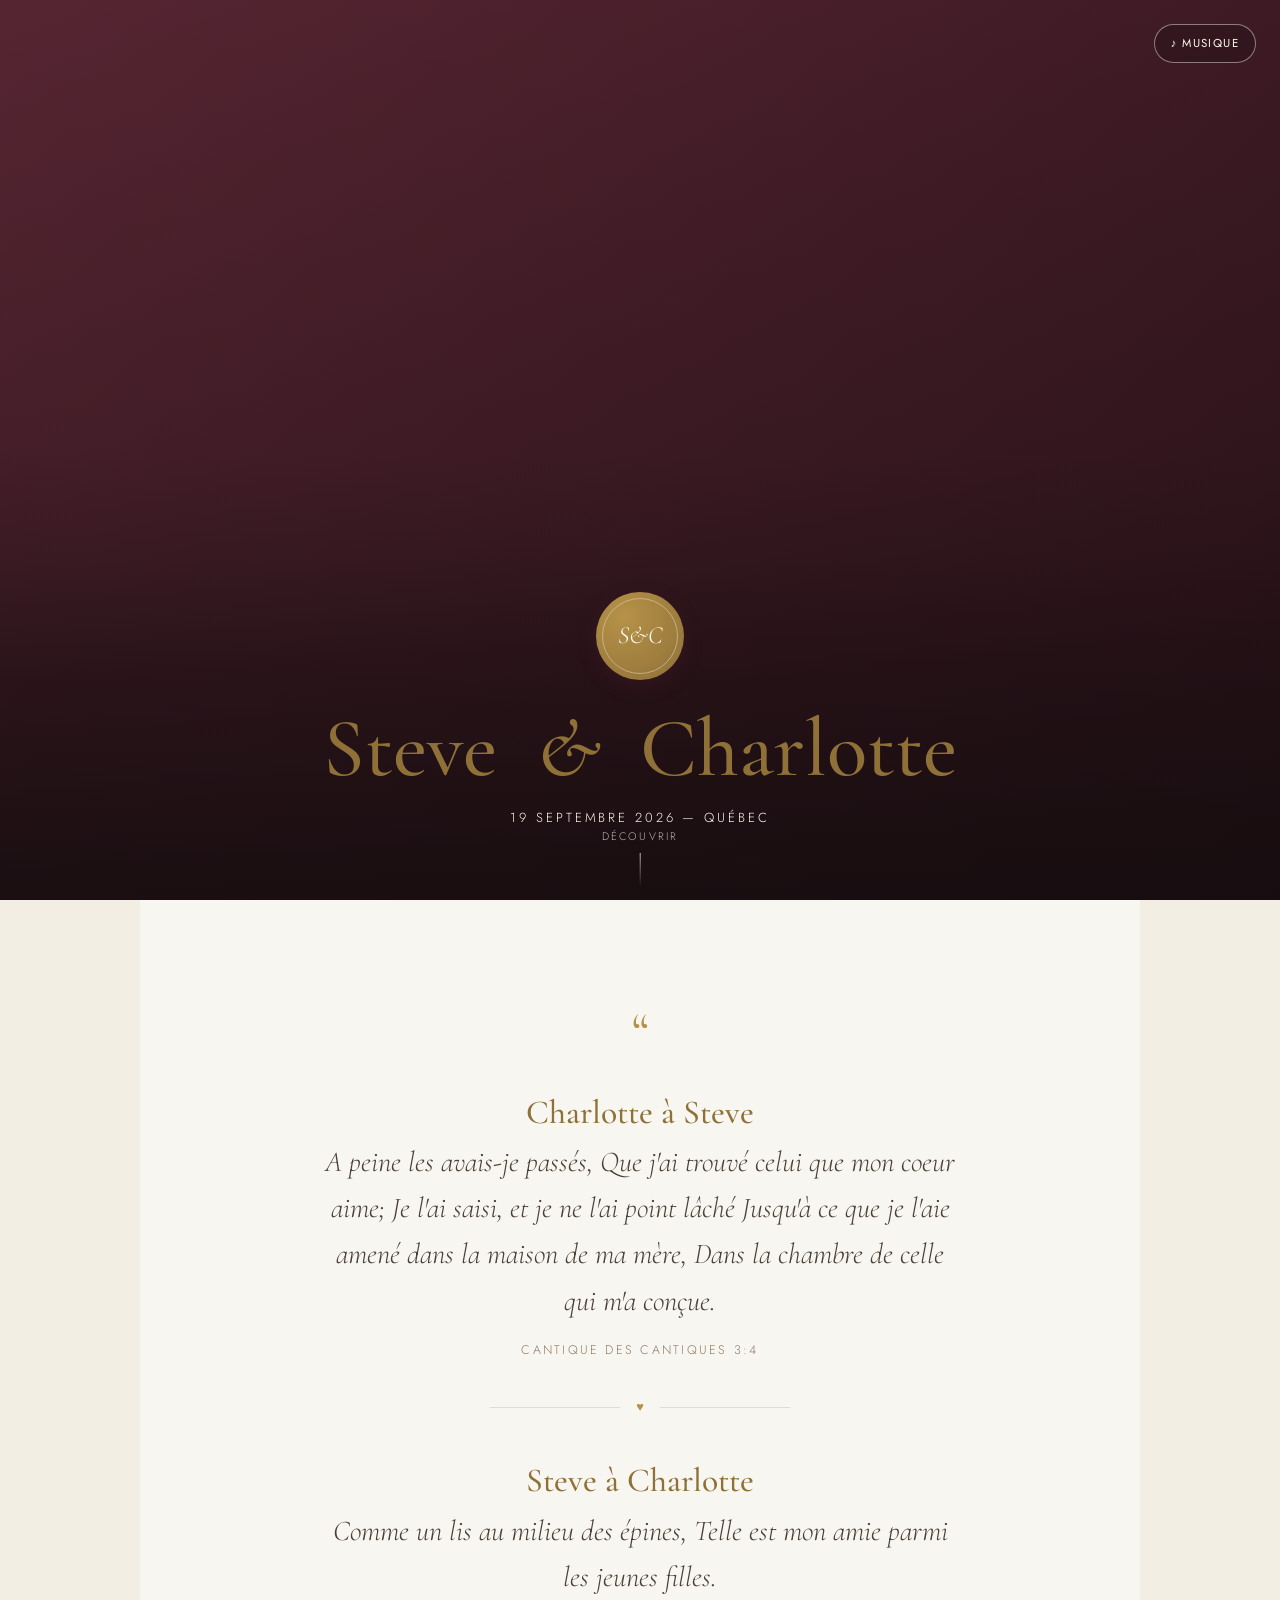
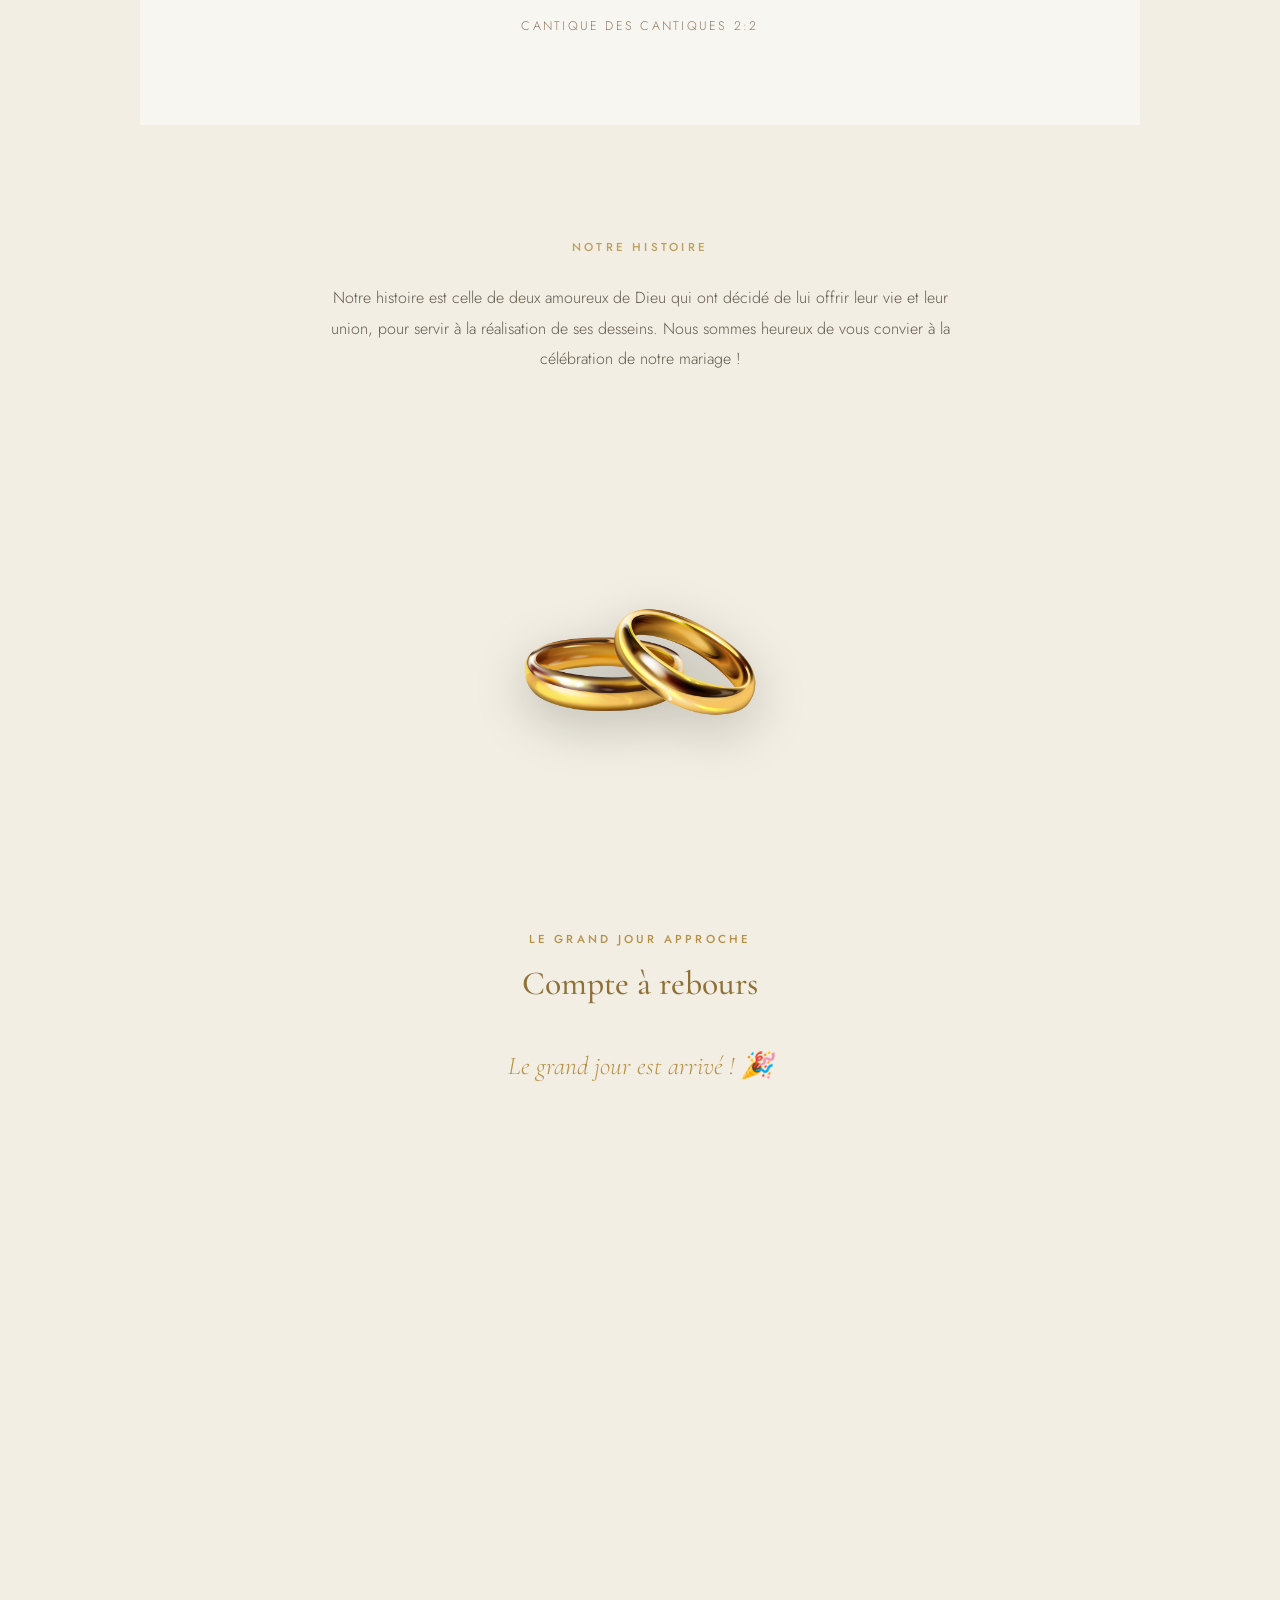
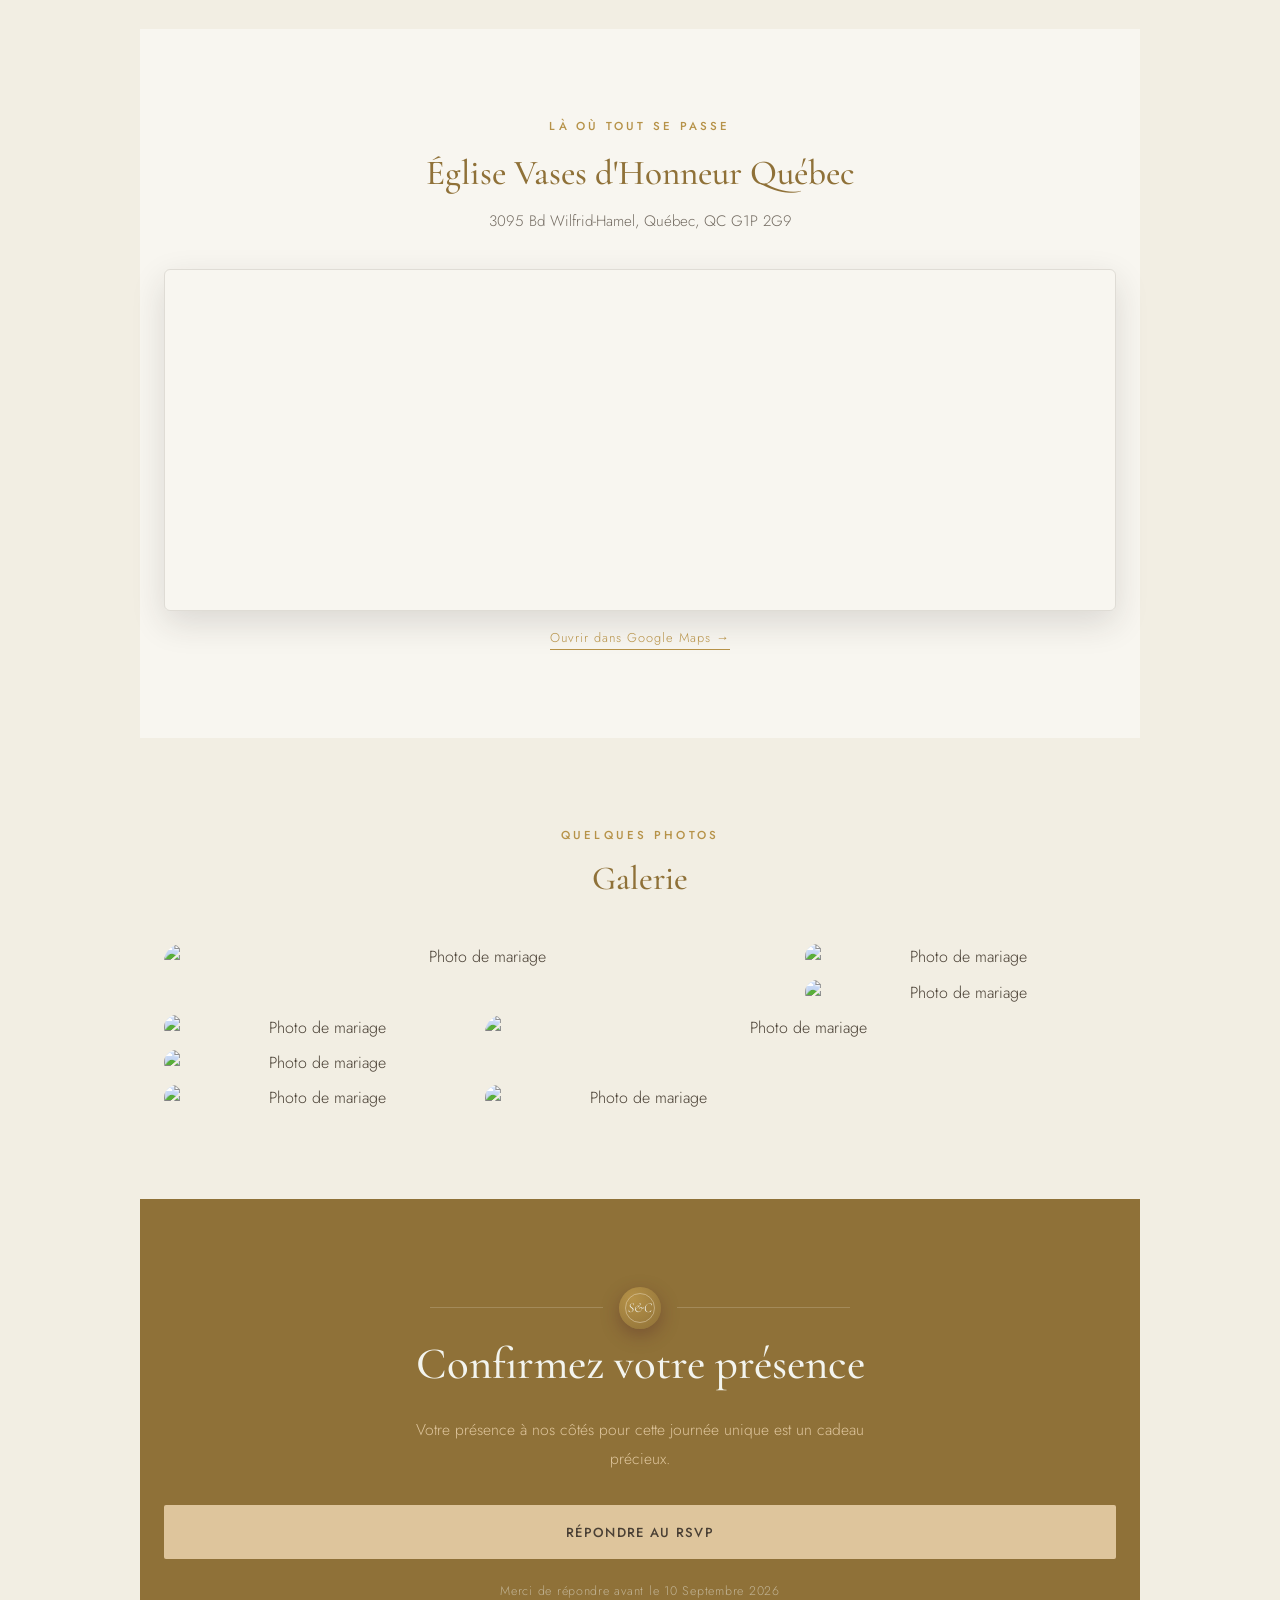
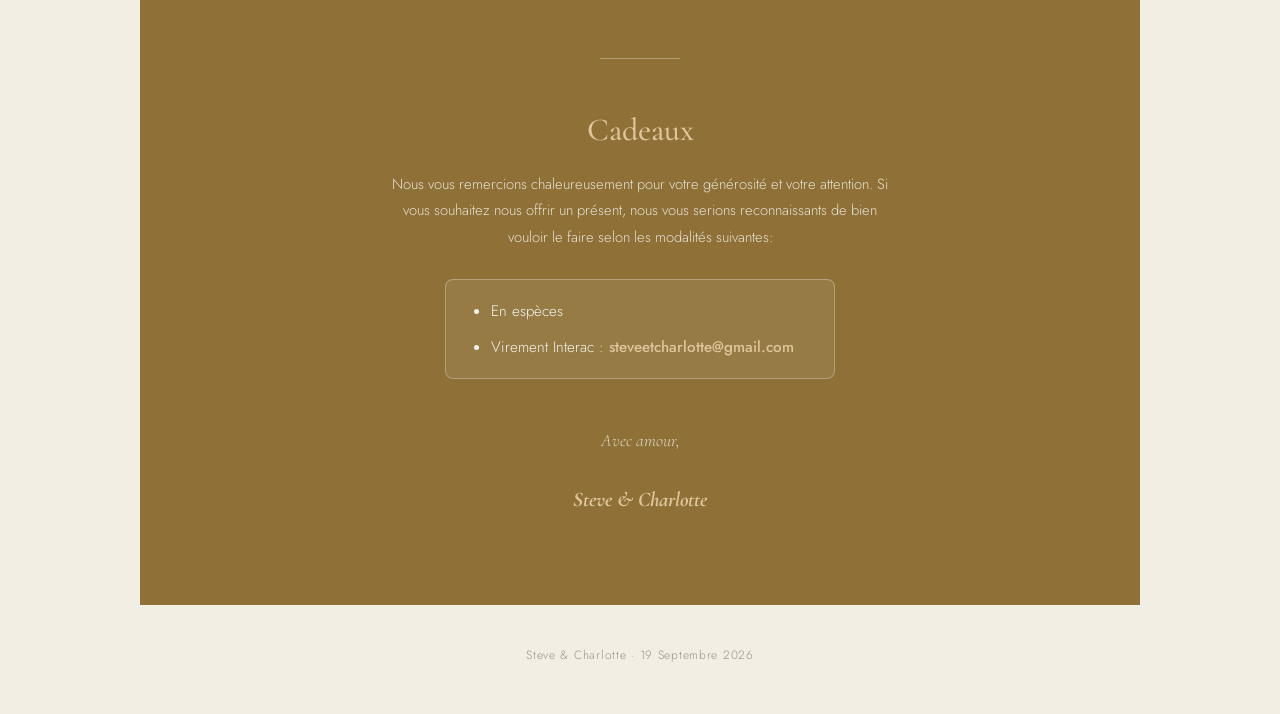
==== index.html @ 0406fe17 "presquefini" ====
<!DOCTYPE html>
<html lang="fr">
<head>

  <meta charset="UTF-8">

  <meta name="viewport" content="width=device-width, initial-scale=1.0">

  <title>Steve & Charlotte</title>

  <meta
    name="description"
    content="Invitation au mariage de Steve & Charlotte — 19 Septembre 2026 à Québec."
  >

  <!-- ================= APERÇU DU LIEN ================= -->

<meta
  property="og:title"
  content="Steve & Charlotte"
>

<meta
  property="og:description"
  content="Nous avons le plaisir de vous inviter à célébrer notre mariage."
>

<meta
  property="og:type"
  content="website"
>

<meta
  property="og:url"
  content="https://stevexcharlotte.netlify.app/"
>

<meta
  property="og:site_name"
  content="Steve & Charlotte"
>

<meta
  property="og:image"
  content="https://stevexcharlotte.netlify.app/assets/images/hero1.png"
>

<meta
  property="og:image:width"
  content="1200"
>

<meta
  property="og:image:height"
  content="630"
>

<meta
  name="twitter:card"
  content="summary_large_image"
>

<meta
  name="twitter:title"
  content="Steve & Charlotte"
>

<meta
  name="twitter:description"
  content="Nous avons le plaisir de vous inviter à célébrer notre mariage."
>

<meta
  name="twitter:image"
  content="https://stevexcharlotte.netlify.app/assets/images/hero1.png"
>
  <!-- ================= POLICES ================= -->

  <link
    rel="preconnect"
    href="https://fonts.googleapis.com"
  >

  <link
    href="https://fonts.googleapis.com/css2?family=Cormorant+Garamond:ital,wght@0,400;0,500;0,600;1,400;1,500&family=Jost:wght@300;400;500;600&display=swap"
    rel="stylesheet"
  >

  <!-- ================= CSS ================= -->

  <link
    rel="stylesheet"
    href="css/variables.css"
  >

  <link
    rel="stylesheet"
    href="css/style.css"
  >

  <link
    rel="stylesheet"
    href="css/responsive.css"
  >

</head>


<body>


<!-- ================= HERO ================= -->

<section class="hero" id="hero">

  <button class="music-button" id="musicButton" type="button">
    ♪ Musique
  </button>

  <audio id="weddingMusic" loop preload="auto">
    <source src="assets/music/mariage.mp3" type="audio/mpeg">
  </audio>

  <img 
    class="hero-photo" 
    id="heroPhoto" 
    alt=""
    onerror="this.style.display='none'; document.getElementById('heroFallback').style.display='block';"
  >

  <div class="hero-photo-fallback" id="heroFallback" style="display:none;"></div>

  <div class="hero-scrim"></div>


  <div class="hero-content">

    <div class="seal">
      <span class="seal-initials" id="sealInitials">
        S&amp;C
      </span>
    </div>


    <h1 class="hero-names" id="heroNames">
      Steve <span class="amp">&amp;</span> Charlotte
    </h1>


    <p class="hero-date" id="heroDate">
      19 Septembre 2026 — Québec
    </p>


  </div>


  <div class="hero-scroll">
    Découvrir
  </div>


</section>


<!-- ================= VERSET ================= -->

<section class="section verse-section reveal" id="verset">

  <div class="verse-mark">&#8220;</div>

  <h2 style="margin-top:0.5rem; font-size:clamp(1.6rem,4vw,2.1rem);">
    Charlotte à Steve
  </h2>

  <p class="verse-text" id="verseText">
    A peine les avais-je passés, Que j'ai trouvé celui que mon coeur aime; Je l'ai saisi, et je ne l'ai 
    point lâché Jusqu'à ce que je l'aie amené dans la maison de ma mère, Dans la chambre de celle qui m'a conçue.
  </p>

  <p class="verse-ref" id="verseRef">
    Cantique des Cantiques 3:4
  </p>


  <div class="verse-divider">
    <span></span>
    <div class="verse-heart">♥</div>
    <span></span>
  </div>


  <h2 style="margin-top:0.5rem; font-size:clamp(1.6rem,4vw,2.1rem);">
    Steve à Charlotte
  </h2>

  <p class="verse-text verse-text-2" id="verseText2">
    Comme un lis au milieu des épines, Telle est mon amie parmi les jeunes filles.
  </p>

  <p class="verse-ref" id="verseRef2">
    Cantique des Cantiques 2:2
  </p>

</section>





<!-- ================= HISTOIRE ================= -->


<section class="section story-section reveal">


  <p class="eyebrow">
    Notre histoire
  </p>


  <p>

    Notre histoire est celle de deux amoureux de Dieu 
    qui ont décidé de lui offrir leur vie et leur union, 
    pour servir à la réalisation de ses desseins. 

    Nous sommes heureux de vous convier à la célébration de notre mariage !

  </p>


</section>





<!-- ================= RINGS ================= -->


<section class="section rings-section reveal">


  <img 
    src="assets/images/rings.png" 
    alt="Alliances de mariage"
    class="rings-image"
  >


</section>






<!-- ================= COUNTDOWN ================= -->


<section class="section countdown-section reveal" id="compte-a-rebours">


  <p class="eyebrow">
    Le grand jour approche
  </p>


  <h2 style="margin-top:0.5rem; font-size:clamp(1.6rem,4vw,2.1rem);">
    Compte à rebours
  </h2>



  <div class="countdown-grid" id="countdownGrid">


    <div class="countdown-unit">
      <div class="countdown-number" id="cd-jours">
        00
      </div>
      <div class="countdown-label">
        Jours
      </div>
    </div>



    <div class="countdown-unit">
      <div class="countdown-number" id="cd-heures">
        00
      </div>
      <div class="countdown-label">
        Heures
      </div>
    </div>



    <div class="countdown-unit">
      <div class="countdown-number" id="cd-min">
        00
      </div>
      <div class="countdown-label">
        Minutes
      </div>
    </div>



    <div class="countdown-unit">
      <div class="countdown-number" id="cd-sec">
        00
      </div>
      <div class="countdown-label">
        Secondes
      </div>
    </div>


  </div>


</section>







<!-- ================= PROGRAMME ================= -->


<section class="section program-section reveal">


  <p class="eyebrow">
    Programme
  </p>


  <h2>
    La cérémonie
  </h2>


  <div class="program-item">

    <h3>
      12h30
    </h3>


    <p>
      Célébration de notre union
    </p>


  </div>


</section>







<!-- ================= LOCATION ================= -->


<section class="section location-section reveal" id="lieu">


  <p class="eyebrow">
    Là où tout se passe
  </p>


  <h2 class="location-name" id="locationName">
    Église Vases d'Honneur Québec
  </h2>



  <p class="location-address" id="locationAddress">
    3095 Bd Wilfrid-Hamel, Québec, QC G1P 2G9
  </p>



  <div class="map-frame">

    <iframe 
      id="mapEmbed"
      loading="lazy"
      referrerpolicy="no-referrer-when-downgrade"
      allowfullscreen>
    </iframe>


  </div>



  <a 
    class="map-link" 
    id="mapLink"
    target="_blank"
    rel="noopener">

    Ouvrir dans Google Maps →

  </a>



</section>







<!-- ================= GALLERY ================= -->


<section class="section gallery-section reveal" id="galerie">


  <p class="eyebrow">
    Quelques Photos
  </p>


  <h2 style="margin-top:0.5rem; font-size:clamp(1.6rem,4vw,2.1rem);">
    Galerie
  </h2>


  <div class="gallery-grid" id="galleryGrid"></div>


</section>







<section class="section rsvp-section reveal" id="rsvp">

  <div class="divider">

    <div class="line"></div>

    <div class="seal">
      <span class="seal-initials" id="sealInitials2">
        S&amp;C
      </span>
    </div>

    <div class="line"></div>

  </div>


  <h2>Confirmez votre présence</h2>

  <p class="rsvp-sub">
    Votre présence à nos côtés pour cette journée unique
    est un cadeau précieux.
  </p>


  <a
    class="rsvp-btn"
    id="rsvpBtn"
    href="rsvp.html"
  >
    Répondre au RSVP
  </a>


  <p class="rsvp-deadline" id="rsvpDeadline">
    Merci de répondre avant le 10 Septembre 2026
  </p>


  <div class="gift-divider"></div>


  <div class="gift-message">

    <h3>Cadeaux</h3>

    <p>
      Nous vous remercions chaleureusement pour votre générosité et votre attention.
      Si vous souhaitez nous offrir un présent, nous vous serions reconnaissants de bien vouloir le faire selon les modalités suivantes:

    </p>

    <div class="interac-box">

    <ul class="gift-options">

      <li>
        En espèces
      </li>

      <li>
        Virement Interac : <strong>steveetcharlotte@gmail.com</strong>
      </li>

    </ul>

</div>

  </div>


  <p class="rsvp-thanks">
    Avec amour,<br><br>
    <strong>Steve &amp; Charlotte</strong>
  </p>

</section>

<!-- ================= FOOTER ================= -->


<footer id="footerText">

  Steve &amp; Charlotte · 19 Septembre 2026

</footer>



<script src="js/config.js"></script>

<script src="js/script.js"></script>

</body>

</html>
---- css/variables.css ----
:root{
--ivoire:#F2EEE3;
--blanc-ivoire:#F3F4EE;
--carte:#F8F6F0;
--champagne:#DEC59C;
--or:#B69248;
--or-fonce:#8F7138;
--beige:#E2D2B9;
--encre:#4A4035;
--encre-clair:#8F7B68;
--ligne:rgba(74,64,53,.14);
}
---- css/style.css ----
/* ==================================================
   VARIABLES DE BASE
================================================== */

* {
  box-sizing: border-box;
  margin: 0;
  padding: 0;
}

html {
  scroll-behavior: smooth;
}

body {
  background: var(--ivoire);
  color: var(--encre);
  font-family: 'Jost', sans-serif;
  font-weight: 300;
  line-height: 1.6;
  overflow-x: hidden;
}

h1,
h2,
h3,
.display {
  font-family: 'Cormorant Garamond', serif;
  font-weight: 500;
  color: var(--or-fonce);
}

.eyebrow {
  font-family: 'Jost', sans-serif;
  font-size: .72rem;
  letter-spacing: .28em;
  text-transform: uppercase;
  color: var(--or);
  font-weight: 500;
}

a {
  color: inherit;
  text-decoration: none;
}

img {
  max-width: 100%;
  display: block;
}

/* ==================================================
   SECTIONS GENERALES
================================================== */

.section {
  padding: 5.5rem 1.5rem;
  max-width: 1000px;
  margin: 0 auto;
  text-align: center;
}

/* ==================================================
   SCROLL REVEAL
================================================== */

.reveal {
  opacity: 0;
  transform: translateY(40px);
  transition: opacity .8s ease, transform .8s ease;
}

.reveal.active {
  opacity: 1;
  transform: translateY(0);
}

/* ==================================================
   SEAL / MONOGRAMME
================================================== */

.seal {
  width: 88px;
  height: 88px;
  border-radius: 50%;
  background: radial-gradient(
    circle at 32% 28%,
    var(--or),
    var(--or-fonce)
  );
  display: flex;
  align-items: center;
  justify-content: center;
  position: relative;
  box-shadow: 0 6px 18px rgba(78,28,40,.35);
}

.seal::before {
  content: '';
  position: absolute;
  inset: 6px;
  border-radius: 50%;
  border: 1px solid rgba(228,211,180,.55);
}

.seal-initials {
  font-family: 'Cormorant Garamond', serif;
  font-style: italic;
  color: var(--or-clair);
  font-size: 1.55rem;
}

/* ==================================================
   HERO
================================================== */

.hero {
  position: relative;
  min-height: 100svh;
  display: flex;
  align-items: flex-end;
  justify-content: center;
  background: #ffffff;
  overflow: hidden;
}

.hero-photo {
  position: absolute;
  inset: 0;
  width: 100%;
  height: 100%;
  object-fit: cover;
  opacity: .82;
  animation: heroZoom 12s ease-out forwards;
}

.hero-photo-fallback {
  position: absolute;
  inset: 0;
  background:
    linear-gradient(
      rgba(20,12,14,.35),
      rgba(20,12,14,.55)
    ),
    linear-gradient(
      135deg,
      #7a3346,
      #3a1620
    );
}

.hero-scrim {
  position: absolute;
  inset: 0;
  background:
    linear-gradient(
      180deg,
      transparent 50%,
      rgba(20,12,14,.15) 62%,
      rgba(20,12,14,.45) 75%,
      rgba(20,12,14,.82) 100%
    );
}
.hero-content {
  position: relative;
  z-index: 2;
  color: #FDF8F0;
  padding: 3.5rem 1.5rem 4.5rem;
  text-align: center;
  width: 100%;
}

.hero .seal {
  margin: 0 auto 1.6rem;
}

.hero-names {
  font-size: clamp(2.6rem,8vw,5.2rem);
  line-height: 1.05;
}

.hero-names .amp {
  display: inline-block;
  font-style: italic;
  color: var(--or-clair);
  padding: 0 .25em;
}

.hero-date {
  margin-top: .9rem;
  font-size: .82rem;
  letter-spacing: .22em;
  text-transform: uppercase;
  color: var(--or-clair);
}

.hero-scroll {
  position: absolute;
  bottom: .8rem;
  left: 50%;
  transform: translateX(-50%);
  z-index: 2;
  color: rgba(253,248,240,.7);
  font-size: .68rem;
  letter-spacing: .2em;
  text-transform: uppercase;
  display: flex;
  flex-direction: column;
  align-items: center;
  gap: .5rem;
}

.hero-scroll::after {
  content: '';
  width: 1px;
  height: 34px;
  background: linear-gradient(
    rgba(253,248,240,.75),
    transparent
  );
  animation: scrollpulse 2s infinite;
}

@keyframes scrollpulse {
  0%,
  100% {
    opacity: .3;
  }

  50% {
    opacity: 1;
  }
}

/* ==================================================
   VERSET
================================================== */

.verse-section {
  background: var(--carte);
}

.verse-mark {
  font-family: 'Cormorant Garamond', serif;
  font-size: 3.5rem;
  color: var(--or);
}

.verse-text {
  font-family: 'Cormorant Garamond', serif;
  font-style: italic;
  font-size: clamp(1.3rem,3vw,1.8rem);
  max-width: 640px;
  margin: auto;
}

.verse-ref {
  margin-top: 1.1rem;
  font-size: .78rem;
  letter-spacing: .18em;
  text-transform: uppercase;
  color: var(--encre-clair);
}

/* ==================================================
   HISTOIRE
================================================== */

.story-section {
  background: var(--ivoire);
}

.story-section h2 {
  margin-top: .8rem;
  font-size: clamp(1.8rem,4vw,2.5rem);
}

.story-section p {
  max-width: 650px;
  margin: 1.5rem auto 0;
  line-height: 1.9;
  opacity: .85;
}

/* ==================================================
   ALLIANCES
================================================== */

.rings-section {
  padding: 50px 0 30px;
  display: flex;
  justify-content: center;
  align-items: center;
}

.rings-image {
  width: 300px;
  max-width: 60vw;
  animation: ringFloat 7s ease-in-out infinite;
  filter: drop-shadow(
    0 15px 25px rgba(0,0,0,.20)
  );
}

@keyframes ringFloat {
  0% {
    transform: translateY(0) rotate(-3deg);
  }

  50% {
    transform: translateY(-12px) rotate(3deg);
  }

  100% {
    transform: translateY(0) rotate(-3deg);
  }
}

/* ==================================================
   COMPTE A REBOURS
================================================== */

.countdown-section {
  background: var(--ivoire);
}

.countdown-grid {
  display: flex;
  justify-content: center;
  gap: clamp(.8rem,4vw,2.5rem);
  flex-wrap: wrap;
  margin-top: 2.2rem;
}

.countdown-unit {
  min-width: 78px;
  transition: .3s ease;
}

.countdown-unit:hover {
  transform: translateY(-6px);
}

.countdown-number {
  font-family: 'Cormorant Garamond', serif;
  font-size: clamp(2.3rem,6vw,3.6rem);
  color: var(--or);
  font-weight: 600;
}

.countdown-label {
  font-size: .66rem;
  letter-spacing: .16em;
  text-transform: uppercase;
  color: var(--encre-clair);
}

.countdown-done {
  font-family: 'Cormorant Garamond', serif;
  font-style: italic;
  font-size: 1.6rem;
  color: var(--or);
}

/* ==================================================
   PROGRAMME
================================================== */

.program-section {
  background: var(--carte);
}

.program-section h2 {
  margin-top: .8rem;
  font-size: clamp(1.8rem,4vw,2.5rem);
}

.program-item {
  margin-top: 2rem;
  padding: 2rem;
  border: 1px solid var(--ligne);
  border-radius: 12px;
  display: inline-block;
  min-width: 220px;
  transition: transform .4s ease, box-shadow .4s ease;
}

.program-item:hover {
  transform: translateY(-8px);
  box-shadow: 0 15px 30px rgba(43,38,32,.12);
}

.program-item h3 {
  color: var(--or);
  font-size: 2rem;
}

.program-item p {
  margin-top: .5rem;
  color: var(--encre-clair);
}

/* ==================================================
   LOCATION + MAP
================================================== */

.location-section {
  background: var(--carte);
}

.location-name {
  margin-top: .6rem;
  font-size: clamp(1.6rem,4vw,2.2rem);
}

.location-address {
  margin-top: .5rem;
  opacity: .75;
  font-size: .95rem;
}

.map-frame {
  margin-top: 2.2rem;
  border-radius: 6px;
  overflow: hidden;
  box-shadow: 0 12px 34px rgba(43,38,32,.14);
  border: 1px solid var(--ligne);
}

.map-frame iframe {
  width: 100%;
  height: 340px;
  border: 0;
  display: block;
}

.map-link {
  display: inline-block;
  margin-top: 1.1rem;
  font-size: .8rem;
  letter-spacing: .08em;
  color: var(--or);
  border-bottom: 1px solid var(--or);
}

/* ==================================================
   GALERIE
================================================== */

.gallery-section {
  background: var(--ivoire);
}

.gallery-grid {
  display: grid;
  grid-template-columns: repeat(3,1fr);
  gap: .6rem;
  margin-top: 2.4rem;
}

.gallery-grid a {
  overflow: hidden;
  border-radius: 18px;
  display: block;
}

.gallery-grid img {
  width: 100%;
  height: 100%;
  object-fit: cover;
  transition: transform .6s ease, filter .6s ease;
}

.gallery-grid a:hover img {
  transform: scale(1.08);
  filter: saturate(1.05);
}

.gallery-grid a:nth-child(4n+1) {
  grid-column: span 2;
  grid-row: span 2;
}

/* ==================================================
   MESSAGE DES MARIES
================================================== */

.message-section {
  background: var(--or-fonce);
  color: var(--ivoire);
}

.message-section h2 {
  color: var(--ivoire);
  margin-top: .8rem;
  font-size: clamp(1.8rem,4vw,2.5rem);
}

.message-section p {
  max-width: 650px;
  margin: 1.5rem auto 0;
  color: rgba(253,248,240,.8);
  line-height: 1.9;
}

.message-section .divider {
  margin-bottom: 2.5rem;
}

.message-section .divider .line {
  background: rgba(253,248,240,.25);
}

/* ==================================================
   DIVIDER
================================================== */

.divider {
  display: flex;
  align-items: center;
  justify-content: center;
  gap: 1rem;
  margin: auto;
  max-width: 420px;
}

.divider .line {
  flex: 1;
  height: 1px;
  background: var(--ligne);
}

.divider .seal {
  width: 42px;
  height: 42px;
}

.divider .seal-initials {
  font-size: .85rem;
}

/* ==================================================
   FOOTER
================================================== */

footer {
  text-align: center;
  padding: 2.6rem 1.5rem 3rem;
  background: var(--ivoire);
  font-size: .75rem;
  color: rgba(43,38,32,.45);
  letter-spacing: .06em;
}

/* ==================================================
   HERO ANIMATIONS
================================================== */

.hero-photo {
  animation: heroZoom 12s ease-out forwards;
  transform-origin: center center;
}

.hero-content>* {
  opacity: 0;
  transform: translateY(25px);
}

.hero-content .seal {
  animation: fadeUp .8s ease forwards;
}

.hero-content .hero-names {
  animation: fadeUp .8s ease forwards;
  animation-delay: .3s;
}

.hero-content .hero-date {
  animation: fadeUp .8s ease forwards;
  animation-delay: .6s;
}

.hero-scroll {
  opacity: 0;
  animation: fadeUpScroll .8s ease forwards;
  animation-delay: 1s;
}

@keyframes fadeUp {
  from {
    opacity: 0;
    transform: translateY(25px);
  }

  to {
    opacity: 1;
    transform: translateY(0);
  }
}

@keyframes fadeUpScroll {
  from {
    opacity: 0;
    transform: translate(-50%,25px);
  }

  to {
    opacity: 1;
    transform: translate(-50%,0);
  }
}

@keyframes heroZoom {
  from {
    transform: scale(1.06);
  }

  to {
    transform: scale(1);
  }
}

/* ==================================================
   NOUVELLES ANIMATIONS SECTIONS
================================================== */

.story-section.active h2 {
  animation: fadeUp .8s ease forwards;
}

.program-section.active .program-item {
  animation: scaleIn .8s ease forwards;
}

.message-section.active .seal {
  animation: scaleIn .8s ease forwards;
}

@keyframes scaleIn {
  from {
    opacity: 0;
    transform: scale(.8);
  }

  to {
    opacity: 1;
    transform: scale(1);
  }
}

/* ==================================================
   FOCUS ACCESSIBILITE
================================================== */

:focus-visible {
  outline: 2px solid var(--or);
  outline-offset: 3px;
}

/* ==================================================
   REDUCTION DES ANIMATIONS
================================================== */

@media(prefers-reduced-motion:reduce) {
  html {
    scroll-behavior: auto;
  }

  .hero-scroll::after {
    animation: none;
  }

  .gallery-grid a:hover img {
    transform: none;
  }
}

/* ==================================================
   RESPONSIVE MOBILE
================================================== */

@media(max-width:700px) {
  .section {
    padding: 4rem 1.2rem;
  }

  .hero-content {
    padding: 3rem 1rem 4rem;
  }

  .hero-names {
    font-size: 2.8rem;
  }

  .rings-image {
    width: 220px;
  }

  .gallery-grid {
    grid-template-columns: repeat(2,1fr);
  }

  .gallery-grid a:nth-child(4n+1) {
    grid-column: span 1;
    grid-row: span 1;
  }

  .map-frame iframe {
    height: 260px;
  }

  .program-item {
    width: 90%;
  }

  .message-section p {
    font-size: .95rem;
  }
}

/* ================= MUSIC BUTTON ================= */

.music-button {
  position: absolute;
  top: 1.5rem;
  right: 1.5rem;
  z-index: 5;
  padding: .65rem 1rem;
  border: 1px solid rgba(253,248,240,.45);
  border-radius: 30px;
  background: rgba(20,12,14,.25);
  backdrop-filter: blur(8px);
  color: #FDF8F0;
  font-family: 'Jost', sans-serif;
  font-size: .72rem;
  letter-spacing: .12em;
  text-transform: uppercase;
  cursor: pointer;
  transition: background .3s ease, transform .3s ease, border-color .3s ease;
}

.music-button:hover {
  background: rgba(20,12,14,.5);
  transform: translateY(-2px);
  border-color: var(--or-clair);
}

.music-button:active {
  transform: scale(.96);
}

@media(max-width:700px) {
  .music-button {
    top: 1rem;
    right: 1rem;
    font-size: .65rem;
    padding: .55rem .8rem;
  }
}

/* ---------- RSVP ---------- */

.rsvp-section {
  background: var(--or-fonce);
  color: var(--ivoire);
}

.rsvp-section h2 {
  color: var(--ivoire);
}

.rsvp-section .divider .line {
  background: rgba(253,248,240,0.18);
}

.rsvp-sub {
  max-width: 480px;
  margin: 0.4rem auto 2rem;
  color: #000000;
  font-size: 0.98rem;
}

.rsvp-btn {
  display: inline-block;
  background: var(--or);
  color: var(--or-fonce);
  font-family: 'Jost', sans-serif;
  font-weight: 500;
  letter-spacing: 0.1em;
  text-transform: uppercase;
  font-size: 0.82rem;
  padding: 1.05rem 2.6rem;
  border-radius: 2px;
  transition: background 0.25s ease, transform 0.25s ease;
}

.rsvp-btn:hover {
  background: var(--or-clair);
  transform: translateY(-2px);
}

.rsvp-deadline {
  margin-top: 1.4rem;
  font-size: 0.78rem;
  color: rgba(253,248,240,0.55);
  letter-spacing: 0.06em;
}

/* ================= RSVP PAGE ================= */

.rsvp-page {
  padding: 40px 20px;
  background: #faf7f2;
}

.rsvp-card {
  max-width: 550px;
  margin: auto;
  background: #fff;
  padding: 35px 30px;
  border-radius: 18px;
  text-align: center;
  box-shadow: 0 10px 30px rgba(0,0,0,.08);
}

.rsvp-card h1 {
  margin: 25px 0 10px;
  font-family: "Cormorant Garamond", serif;
  font-size: 2.5rem;
}

.rsvp-sub {
  line-height: 1.6;
  margin-bottom: 30px;
}

.rsvp-form {
  text-align: left;
}

.form-group {
  margin-bottom: 20px;
}

.form-group label {
  display: block;
  margin-bottom: 8px;
  font-weight: 500;
}

.form-group input[type="text"],
.form-group textarea {
  width: 100%;
  padding: 12px 15px;
  border: 1px solid #ddd;
  border-radius: 10px;
  font-family: "Jost", sans-serif;
  font-size: 1rem;
  box-sizing: border-box;
}

.form-group textarea {
  resize: none;
}

.radio-options label {
  font-weight: 400;
  margin-bottom: 10px;
}

.radio-options input {
  margin-right: 8px;
}

.rsvp-btn {
  width: 100%;
  padding: 14px;
  border: none;
  border-radius: 30px;
  cursor: pointer;
  font-family: "Jost", sans-serif;
  font-size: 1rem;
}

.rsvp-deadline {
  margin-top: 25px;
  font-size: .9rem;
  opacity: .7;
}

@media(max-width:600px) {
  .rsvp-card {
    padding: 25px 20px;
  }

  .rsvp-card h1 {
    font-size: 2rem;
  }
}

/* ================= RSVP ANIMATIONS ================= */

.rsvp-btn {
  transition: transform .25s ease, box-shadow .25s ease, background .25s ease;
}

.rsvp-btn:hover {
  transform: translateY(-3px);
  box-shadow: 0 14px 30px rgba(0,0,0,.18);
}

.rsvp-btn:active {
  transform: scale(.98);
}

/* ================= DEUXIÈME VERSET ================= */

.verse-divider {
  display: flex;
  align-items: center;
  justify-content: center;
  gap: 1rem;
  max-width: 300px;
  margin: 2.5rem auto;
}

.verse-divider span {
  height: 1px;
  flex: 1;
  background: var(--ligne);
}

.verse-heart {
  color: var(--or);
  font-size: .8rem;
  line-height: 1;
}

.verse-text-2 {
  margin-top: 0;
}
/* ================= RSVP + CADEAU ================= */

.rsvp-section {
  background: var(--or-fonce);
  color: var(--blanc-ivoire);
}

.rsvp-section h2 {
  color: var(--blanc-ivoire);
  font-size: clamp(2rem,5vw,2.8rem);
}

.rsvp-sub {
  max-width: 500px;
  margin: 1rem auto 2rem;
  color: var(--champagne);
  font-size: .98rem;
  line-height: 1.8;
}

.rsvp-btn {
  display: inline-block;
  background: var(--champagne);
  color: var(--encre);
  font-family: 'Jost', sans-serif;
  font-weight: 500;
  letter-spacing: .1em;
  text-transform: uppercase;
  font-size: .82rem;
  padding: 1.05rem 2.6rem;
  border-radius: 2px;
  transition: background .25s ease, transform .25s ease, box-shadow .25s ease;
}

.rsvp-btn:hover {
  background: var(--ivoire);
  color: var(--or-fonce);
  transform: translateY(-3px);
  box-shadow: 0 14px 30px rgba(74,64,53,.25);
}

.rsvp-deadline {
  margin-top: 1.4rem;
  font-size: .78rem;
  color: rgba(243,244,238,.72);
  letter-spacing: .06em;
}

/* ---------- Séparation ---------- */

.gift-divider {
  width: 80px;
  height: 1px;
  background: rgba(243,244,238,.35);
  margin: 3.5rem auto 2.8rem;
}

/* ---------- Message cadeau ---------- */

.gift-message {
  max-width: 500px;
  margin: 0 auto;
}

.gift-message h3 {
  color: var(--champagne);
  font-size: clamp(1.5rem,4vw,2rem);
  margin-bottom: 1rem;
}

.gift-message p {
  color: rgba(243,244,238,.85);
  font-size: .92rem;
  line-height: 1.8;
}

/* ---------- Interac ---------- */

.interac-box {
  margin: 1.8rem auto 0;
  padding: 1.2rem 1.5rem;
  max-width: 390px;
  border: 1px solid rgba(243,244,238,.32);
  border-radius: 8px;
  background: rgba(243,244,238,.07);
}

.interac-label {
  display: block;
  font-size: .68rem;
  text-transform: uppercase;
  letter-spacing: .18em;
  color: var(--champagne);
  margin-bottom: .5rem;
}

.interac-email {
  display: block;
  color: var(--blanc-ivoire);
  font-size: .95rem;
  word-break: break-word;
}

/* ---------- Signature ---------- */

.rsvp-thanks {
  margin-top: 3rem;
  color: rgba(243,244,238,.78);
  font-family: 'Cormorant Garamond', serif;
  font-style: italic;
  font-size: 1.1rem;
}

.rsvp-thanks strong {
  color: var(--champagne);
  font-size: 1.3rem;
}

/* ---------- Cadeaux ---------- */

.gift-options {
  margin: 0;
  padding-left: 1.3rem;
  text-align: left;
}

.gift-options li {
  margin-bottom: .7rem;
  color: var(--blanc-ivoire);
  font-size: .95rem;
  line-height: 1.6;
}

.gift-options li:last-child {
  margin-bottom: 0;
}

.gift-options strong {
  color: var(--champagne);
  font-weight: 500;
  word-break: break-word;
}
---- css/responsive.css ----
@media(max-width:640px){

.gallery-grid{

grid-template-columns:repeat(2,1fr);

}

.gallery-grid a:nth-child(4n+1){

grid-column:span 2;

grid-row:span 1;

}

}
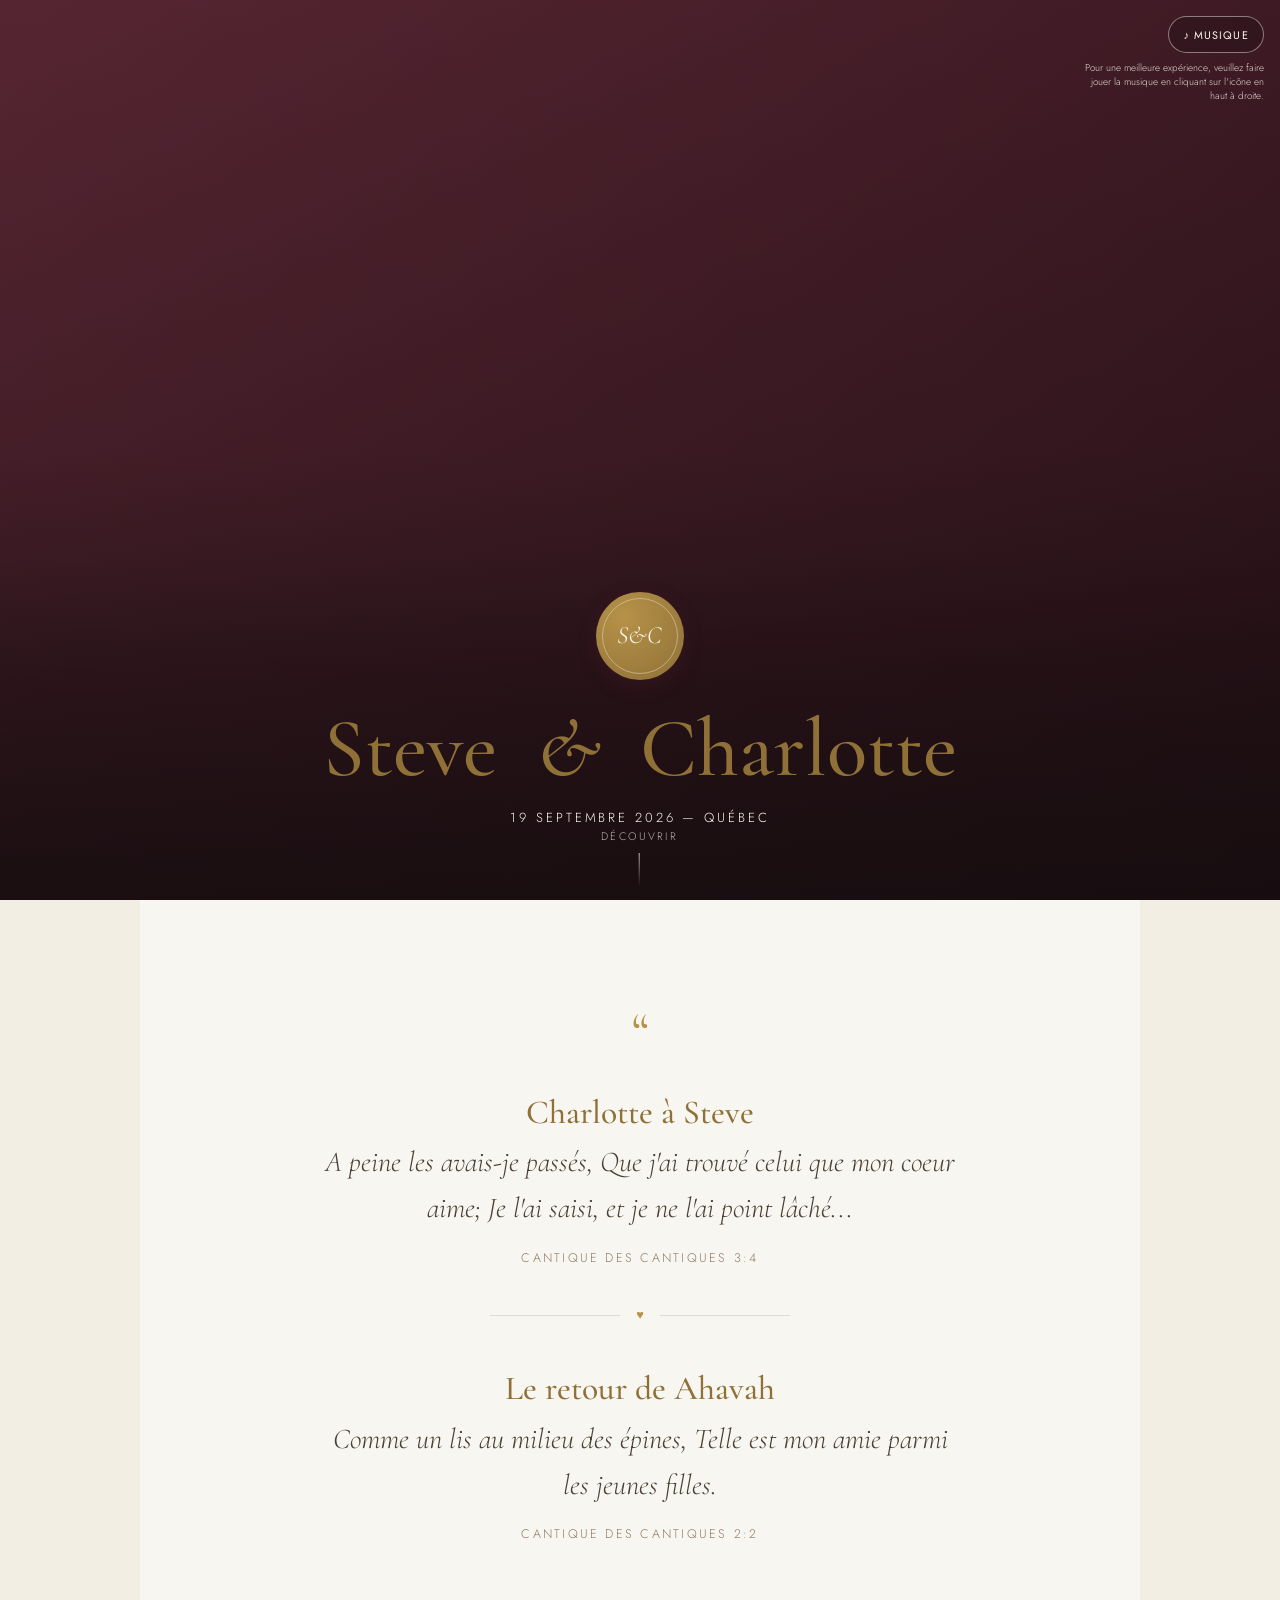
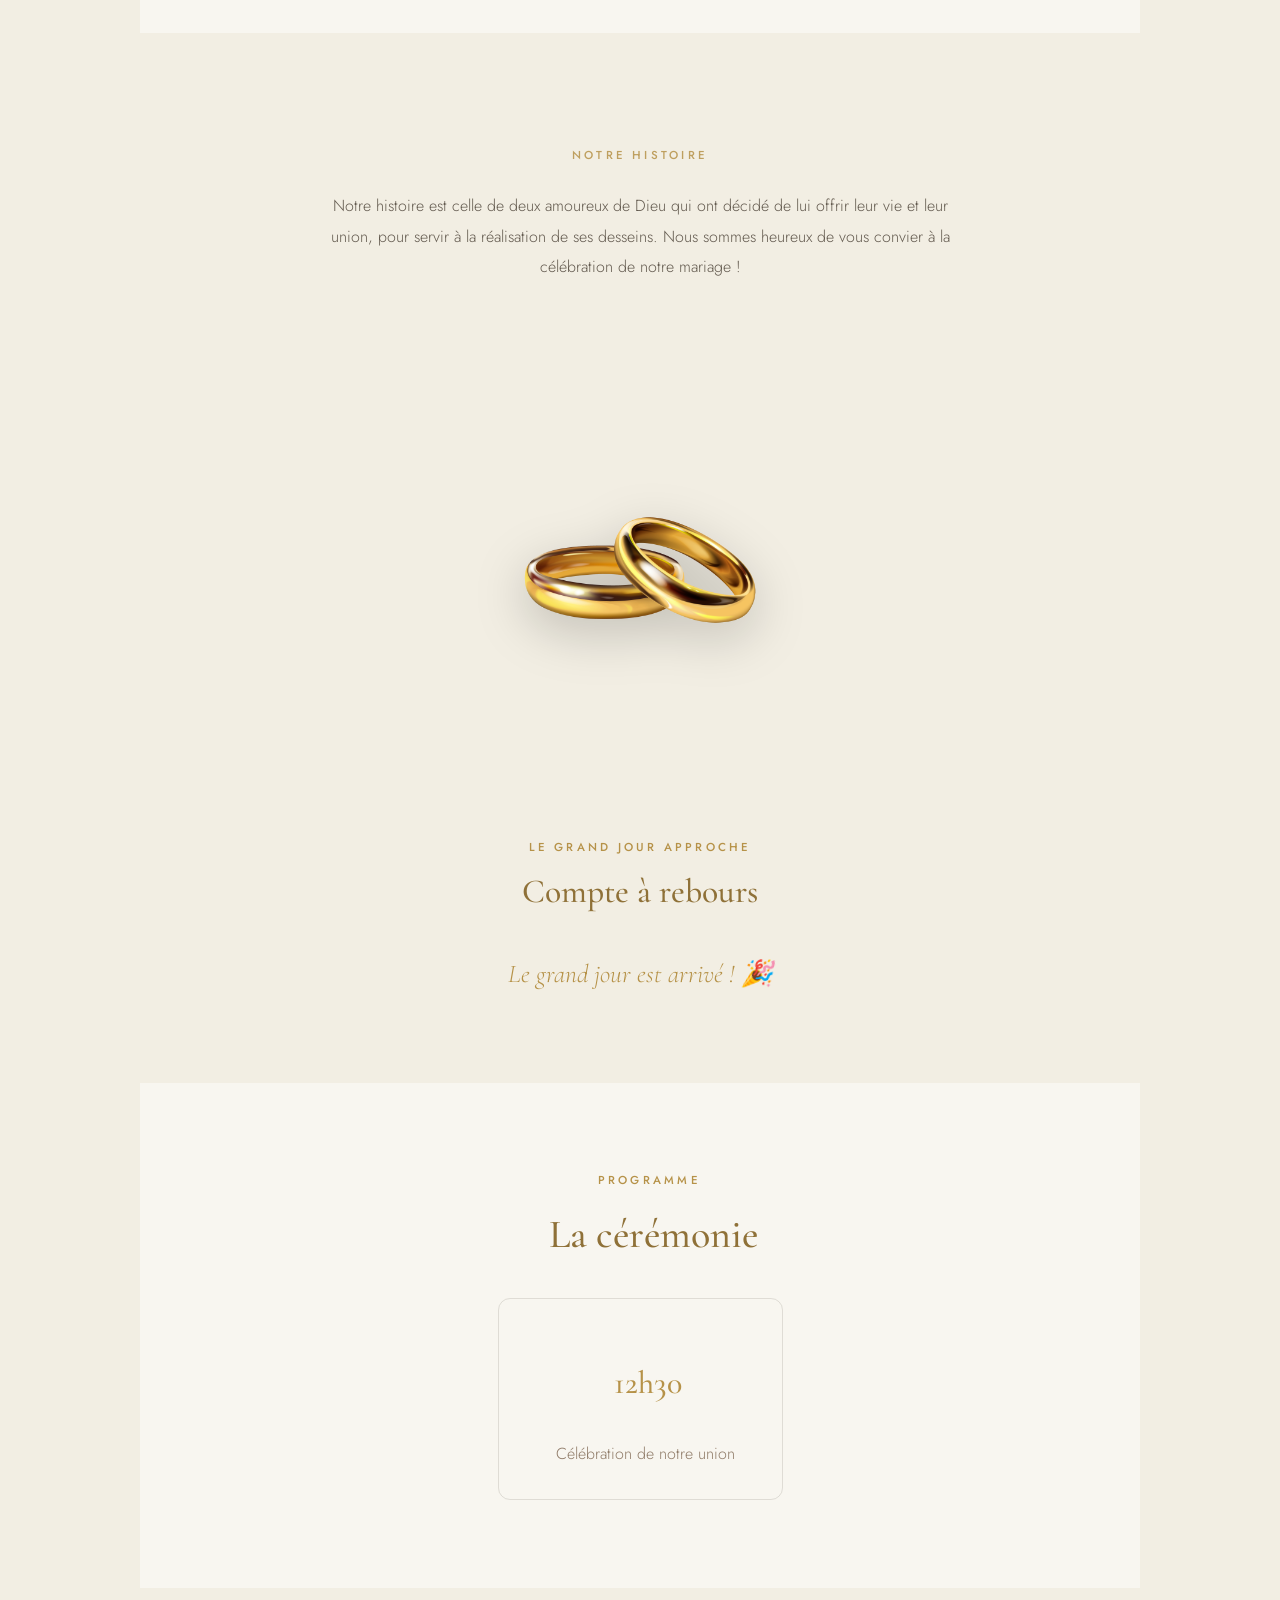
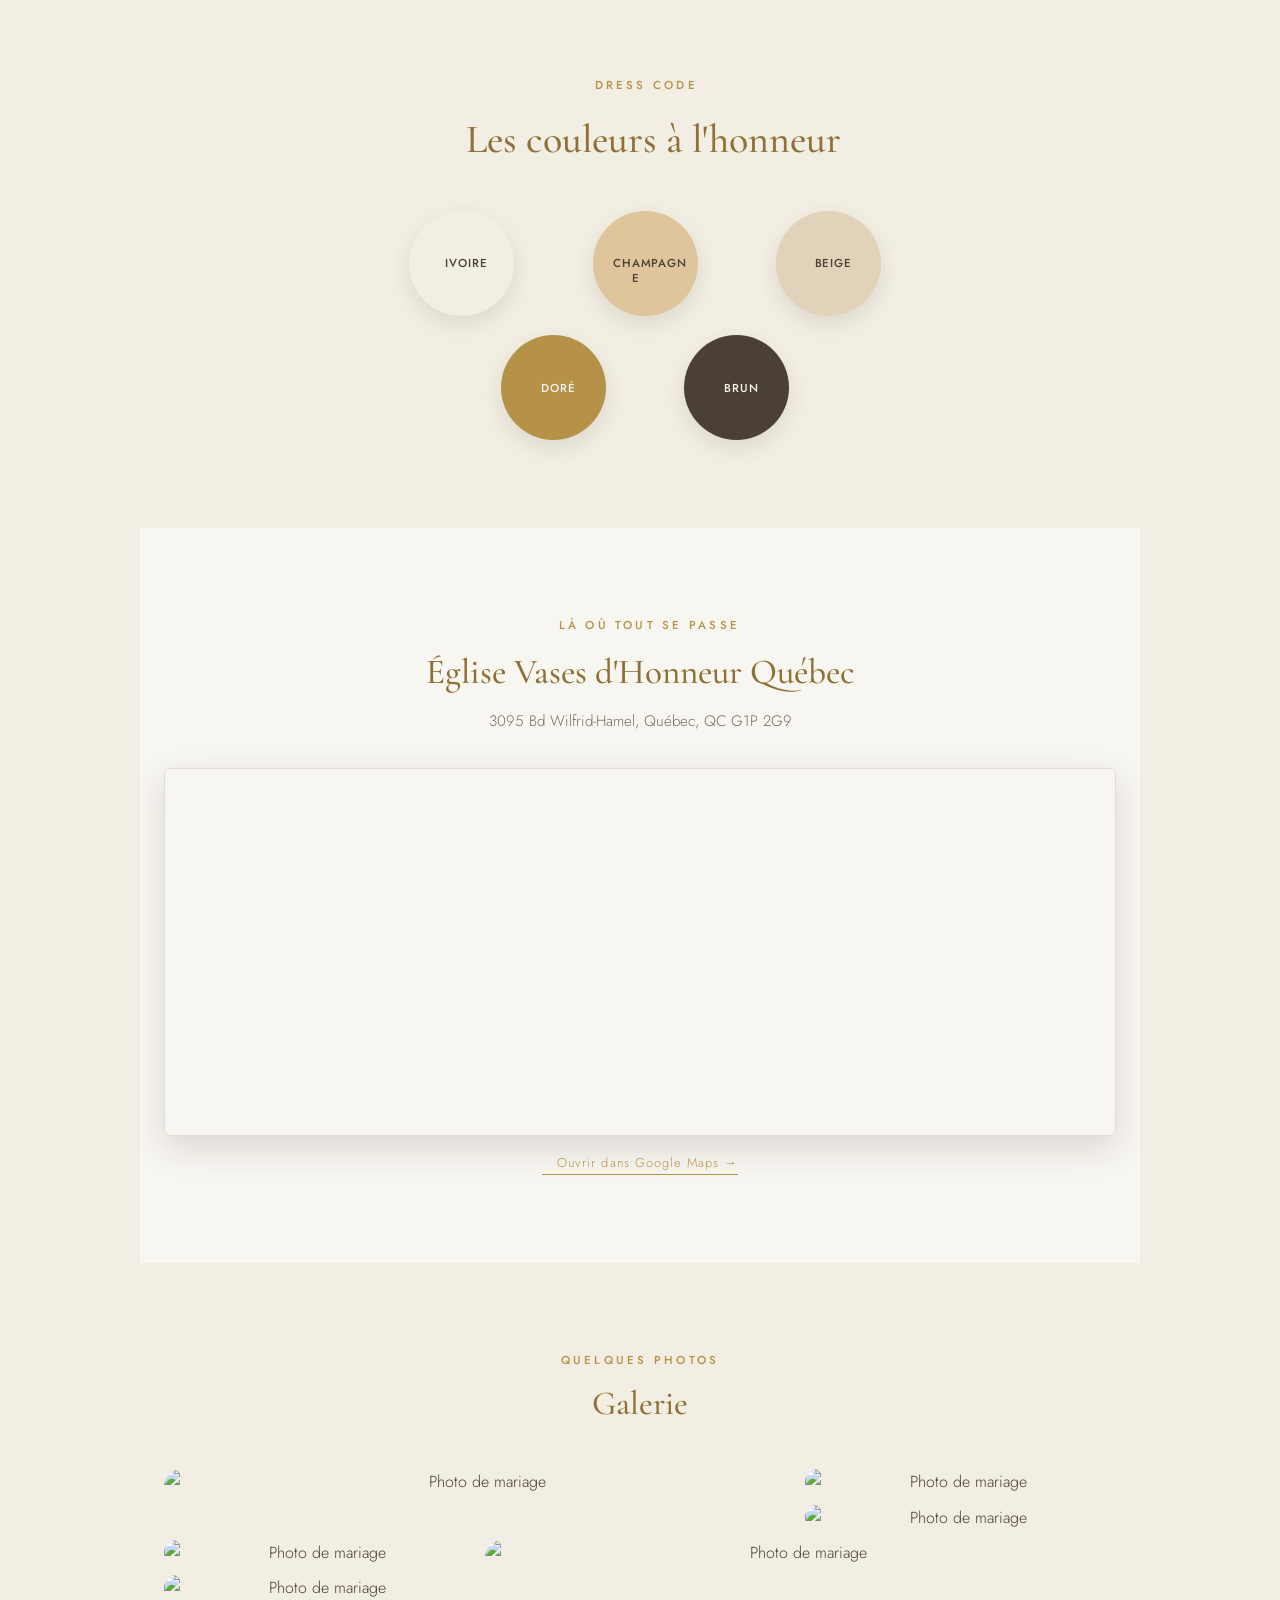
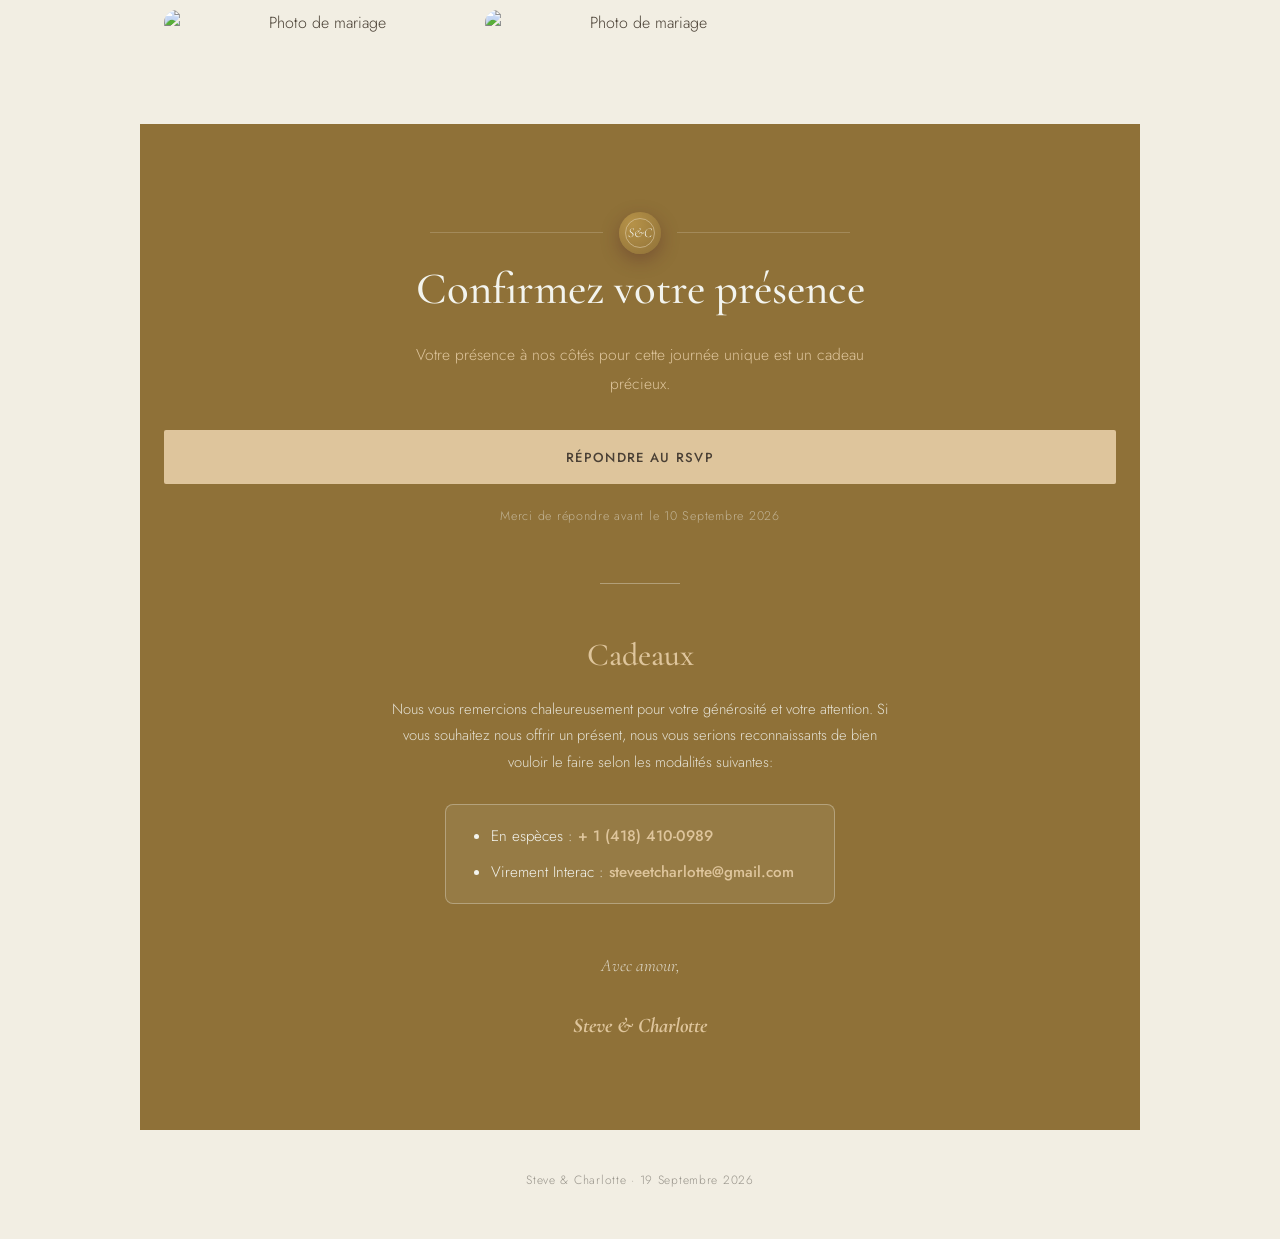
==== commit b91f2fb4: "end" ====
--- a/index.html
+++ b/index.html
@@ -113,9 +113,18 @@
 
 <section class="hero" id="hero">
 
-  <button class="music-button" id="musicButton" type="button">
-    ♪ Musique
-  </button>
+<div class="music-container">
+
+    <button class="music-button" id="musicButton" type="button">
+        ♪ Musique
+    </button>
+
+    <p class="music-hint" id="musicHint">
+        Pour une meilleure expérience, veuillez faire jouer la musique
+        en cliquant sur l'icône en haut à droite.
+    </p>
+
+</div>
 
   <audio id="weddingMusic" loop preload="auto">
     <source src="assets/music/mariage.mp3" type="audio/mpeg">
@@ -175,7 +184,7 @@
 
   <p class="verse-text" id="verseText">
     A peine les avais-je passés, Que j'ai trouvé celui que mon coeur aime; Je l'ai saisi, et je ne l'ai 
-    point lâché Jusqu'à ce que je l'aie amené dans la maison de ma mère, Dans la chambre de celle qui m'a conçue.
+    point lâché...
   </p>
 
   <p class="verse-ref" id="verseRef">
@@ -191,7 +200,7 @@
 
 
   <h2 style="margin-top:0.5rem; font-size:clamp(1.6rem,4vw,2.1rem);">
-    Steve à Charlotte
+    Le retour de Ahavah
   </h2>
 
   <p class="verse-text verse-text-2" id="verseText2">
@@ -333,37 +342,179 @@
 <!-- ================= PROGRAMME ================= -->
 
 
+
 <section class="section program-section reveal">
 
 
+
   <p class="eyebrow">
-    Programme
-  </p>
+    Programme
+  </p>
+
 
 
   <h2>
-    La cérémonie
+    La cérémonie
   </h2>
 
 
+
   <div class="program-item">
 
-    <h3>
-      12h30
-    </h3>
-
-
-    <p>
-      Célébration de notre union
-    </p>
-
-
-  </div>
-
-
-</section>
-
-
+
+
+    <h3>
+      12h30
+    </h3>
+
+
+
+    <p>
+      Célébration de notre union
+    </p>
+
+
+
+  </div>
+
+
+
+</section>
+
+
+
+
+
+<!-- ================= DRESS CODE ================= -->
+
+
+
+<section class="section dress-code-section reveal" id="dress-code">
+
+
+
+  <p class="eyebrow">
+  Dress Code
+  </p>
+
+
+
+  <h2>
+    Les couleurs à l'honneur
+  </h2>
+
+  <div class="dress-code-colors">
+
+
+
+    <div class="dress-color">
+
+
+
+      <div
+        class="color-circle"
+        style="background:var(--ivoire);"
+      >
+        <span>
+          Ivoire
+        </span>
+      </div>
+
+
+
+    </div>
+
+
+
+
+
+    <div class="dress-color">
+
+
+
+      <div
+        class="color-circle"
+        style="background:var(--champagne);"
+      >
+        <span>
+          Champagne
+        </span>
+      </div>
+
+
+
+    </div>
+
+
+
+
+
+    <div class="dress-color">
+
+
+
+      <div
+        class="color-circle"
+        style="background:var(--beige);"
+      >
+        <span>
+          Beige
+        </span>
+      </div>
+
+
+
+    </div>
+
+
+
+
+
+    <div class="dress-color">
+
+
+
+      <div
+        class="color-circle"
+        style="background:var(--or);"
+      >
+        <span>
+          Doré
+        </span>
+      </div>
+
+
+
+    </div>
+
+
+
+
+
+    <div class="dress-color">
+
+
+
+      <div
+        class="color-circle"
+        style="background:var(--encre);"
+      >
+        <span>
+          Brun
+        </span>
+      </div>
+
+
+
+    </div>
+
+
+
+  </div>
+
+
+
+</section>
 
 
 
@@ -372,60 +523,57 @@
 <!-- ================= LOCATION ================= -->
 
 
+
 <section class="section location-section reveal" id="lieu">
 
 
+
   <p class="eyebrow">
-    Là où tout se passe
-  </p>
+    Là où tout se passe
+  </p>
+
 
 
   <h2 class="location-name" id="locationName">
-    Église Vases d'Honneur Québec
+    Église Vases d'Honneur Québec
   </h2>
 
 
 
   <p class="location-address" id="locationAddress">
-    3095 Bd Wilfrid-Hamel, Québec, QC G1P 2G9
+    3095 Bd Wilfrid-Hamel, Québec, QC G1P 2G9
   </p>
 
 
 
   <div class="map-frame">
 
-    <iframe 
-      id="mapEmbed"
-      loading="lazy"
-      referrerpolicy="no-referrer-when-downgrade"
-      allowfullscreen>
-    </iframe>
-
-
-  </div>
-
-
-
-  <a 
-    class="map-link" 
-    id="mapLink"
-    target="_blank"
-    rel="noopener">
-
-    Ouvrir dans Google Maps →
-
+
+
+    <iframe
+      id="mapEmbed"
+      loading="lazy"
+      referrerpolicy="no-referrer-when-downgrade"
+      allowfullscreen>
+    </iframe>
+
+
+
+  </div>
+
+
+
+  <a
+    class="map-link"
+    id="mapLink"
+    target="_blank"
+    rel="noopener">
+    Ouvrir dans Google Maps →
   </a>
 
 
 
 </section>
-
-
-
-
-
-
-
 <!-- ================= GALLERY ================= -->
 
 
@@ -510,7 +658,7 @@
     <ul class="gift-options">
 
       <li>
-        En espèces
+        En espèces : <strong>+ 1 (418) 410-0989</strong>
       </li>
 
       <li>
@@ -550,3 +698,15 @@
 
 </html>
 
+
+
+
+
+
+
+
+
+
+
+
+
--- a/css/style.css
+++ b/css/style.css
@@ -718,46 +718,6 @@
   }
 }
 
-/* ================= MUSIC BUTTON ================= */
-
-.music-button {
-  position: absolute;
-  top: 1.5rem;
-  right: 1.5rem;
-  z-index: 5;
-  padding: .65rem 1rem;
-  border: 1px solid rgba(253,248,240,.45);
-  border-radius: 30px;
-  background: rgba(20,12,14,.25);
-  backdrop-filter: blur(8px);
-  color: #FDF8F0;
-  font-family: 'Jost', sans-serif;
-  font-size: .72rem;
-  letter-spacing: .12em;
-  text-transform: uppercase;
-  cursor: pointer;
-  transition: background .3s ease, transform .3s ease, border-color .3s ease;
-}
-
-.music-button:hover {
-  background: rgba(20,12,14,.5);
-  transform: translateY(-2px);
-  border-color: var(--or-clair);
-}
-
-.music-button:active {
-  transform: scale(.96);
-}
-
-@media(max-width:700px) {
-  .music-button {
-    top: 1rem;
-    right: 1rem;
-    font-size: .65rem;
-    padding: .55rem .8rem;
-  }
-}
-
 /* ---------- RSVP ---------- */
 
 .rsvp-section {
@@ -1080,4 +1040,308 @@
   color: var(--champagne);
   font-weight: 500;
   word-break: break-word;
-}+}
+
+/* ==================================================
+   MUSIQUE
+================================================== */
+
+.music-container {
+  position: absolute;
+  top: 1rem;
+  right: 1rem;
+
+  z-index: 10;
+
+  width: 180px;
+
+  display: flex;
+  flex-direction: column;
+  align-items: flex-end;
+}
+
+.music-button {
+  position: relative;
+
+  padding: .6rem .9rem;
+
+  border: 1px solid rgba(253,248,240,.45);
+  border-radius: 30px;
+
+  background: rgba(20,12,14,.25);
+  backdrop-filter: blur(8px);
+
+  color: #FDF8F0;
+
+  font-family: 'Jost', sans-serif;
+  font-size: .68rem;
+
+  letter-spacing: .1em;
+  text-transform: uppercase;
+
+  cursor: pointer;
+  white-space: nowrap;
+
+  transition:
+    background .3s ease,
+    transform .3s ease,
+    border-color .3s ease;
+}
+
+.music-button:hover {
+  background: rgba(20,12,14,.5);
+  transform: translateY(-2px);
+  border-color: var(--or-clair);
+}
+
+.music-button:active {
+  transform: scale(.96);
+}
+
+
+/* ================= TEXTE MUSIQUE ================= */
+
+.music-hint {
+  width: 180px;
+
+  margin: .5rem 0 0;
+
+  padding: 0;
+
+  text-align: right;
+
+  color: rgba(253,248,240,.85);
+
+  font-family: 'Jost', sans-serif;
+  font-size: .62rem;
+  line-height: 1.4;
+
+  transition:
+    opacity .4s ease,
+    visibility .4s ease;
+}
+
+.music-hint.hidden {
+  opacity: 0;
+  visibility: hidden;
+}
+
+
+/* ================= MOBILE ================= */
+
+@media (max-width: 700px) {
+
+  .music-container {
+    top: .8rem;
+    right: .8rem;
+
+    width: 150px;
+  }
+
+  .music-button {
+    font-size: .6rem;
+    padding: .5rem .75rem;
+  }
+
+  .music-hint {
+    width: 150px;
+    font-size: .56rem;
+  }
+
+}
+
+/* ================= DRESS CODE ================= */
+
+.dress-code-section {
+  background: var(--ivoire);
+}
+
+.dress-code-section h2 {
+  margin-top: .8rem;
+  font-size: clamp(1.8rem, 4vw, 2.5rem);
+}
+
+.dress-code-intro {
+  max-width: 550px;
+  margin: 1.2rem auto 0;
+
+  color: var(--encre-clair);
+
+  line-height: 1.8;
+}
+
+
+/* ================= CONTENEUR DES COULEURS ================= */
+
+.dress-code-colors {
+  width: 100%;
+  max-width: 700px;
+
+  display: flex;
+  flex-wrap: wrap;
+
+  justify-content: center;
+  align-items: center;
+
+  gap: 1.2rem;
+
+  margin: 2.5rem auto 0;
+}
+
+
+/* ================= CONTENEUR D'UN CERCLE ================= */
+
+.dress-color {
+  display: flex;
+
+  flex: 0 0 auto;
+
+  justify-content: center;
+  align-items: center;
+}
+
+
+/* ================= CERCLE ================= */
+
+.color-circle {
+  width: 105px;
+  height: 105px;
+
+  flex-shrink: 0;
+
+  border-radius: 50%;
+
+  display: flex;
+
+  align-items: center;
+  justify-content: center;
+
+  text-align: center;
+
+  padding: .8rem;
+
+  box-shadow: 0 8px 20px rgba(74,64,53,.12);
+
+  transition:
+    transform .35s ease,
+    box-shadow .35s ease;
+
+  overflow: hidden;
+}
+
+
+/* ================= TEXTE DANS LE CERCLE ================= */
+
+.color-circle span {
+  display: block;
+
+  width: 100%;
+  max-width: 100%;
+
+  margin: 0;
+
+  text-align: center;
+
+  font-family: 'Jost', sans-serif;
+
+  font-size: .72rem;
+
+  line-height: 1.25;
+
+  letter-spacing: .08em;
+
+  text-transform: uppercase;
+
+  font-weight: 500;
+
+  color: var(--encre);
+
+  overflow-wrap: break-word;
+}
+
+
+/* ================= ANIMATION ================= */
+
+.color-circle:hover {
+  transform: translateY(-6px);
+
+  box-shadow: 0 14px 28px rgba(74,64,53,.18);
+}
+
+
+/* ================= TEXTES SUR COULEURS FONCÉES ================= */
+
+.color-circle[style*="var(--or)"] span,
+.color-circle[style*="var(--encre)"] span {
+  color: var(--blanc-ivoire);
+}
+
+
+/* ================= TABLETTE ================= */
+
+@media (max-width: 900px) {
+
+  .dress-code-colors {
+    max-width: 600px;
+    gap: 1rem;
+  }
+
+  .color-circle {
+    width: 95px;
+    height: 95px;
+  }
+
+}
+
+
+/* ================= MOBILE ================= */
+
+@media (max-width: 700px) {
+
+  .dress-code-colors {
+    width: 100%;
+    max-width: 320px;
+
+    column-gap: 15px;
+    row-gap: 15px;
+  }
+
+  .color-circle {
+    width: 90px;
+    height: 90px;
+
+    padding: .6rem;
+  }
+
+  .color-circle span {
+    font-size: .61rem;
+    line-height: 1.2;
+  }
+      
+}
+
+
+/* ================= PETIT MOBILE ================= */
+
+@media (max-width: 400px) {
+
+  .dress-code-colors {
+    max-width: 285px;
+
+    column-gap: 8px;
+    row-gap: 12px;
+  }
+
+  .color-circle {
+    width: 82px;
+    height: 82px;
+
+    padding: .5rem;
+  }
+
+  .color-circle span {
+    font-size: .55rem;
+    line-height: 1.15;
+  }
+
+}     
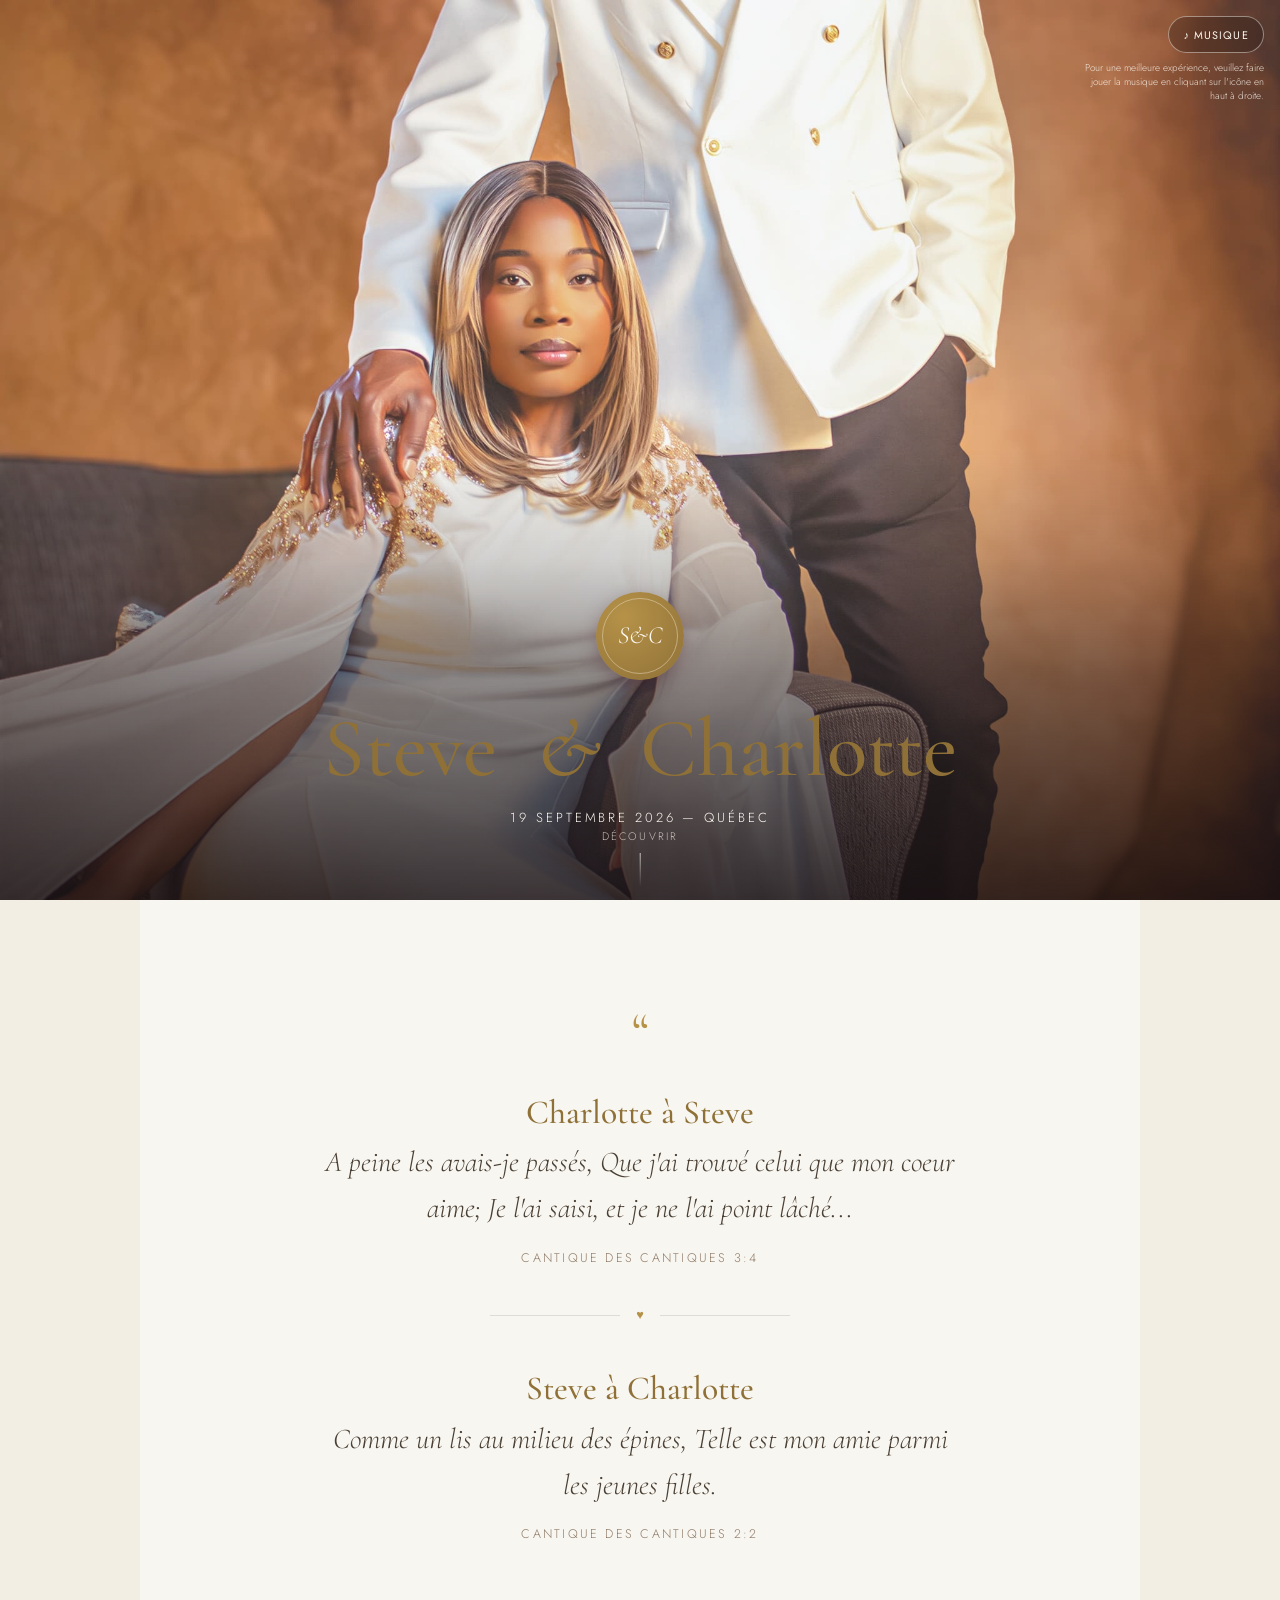
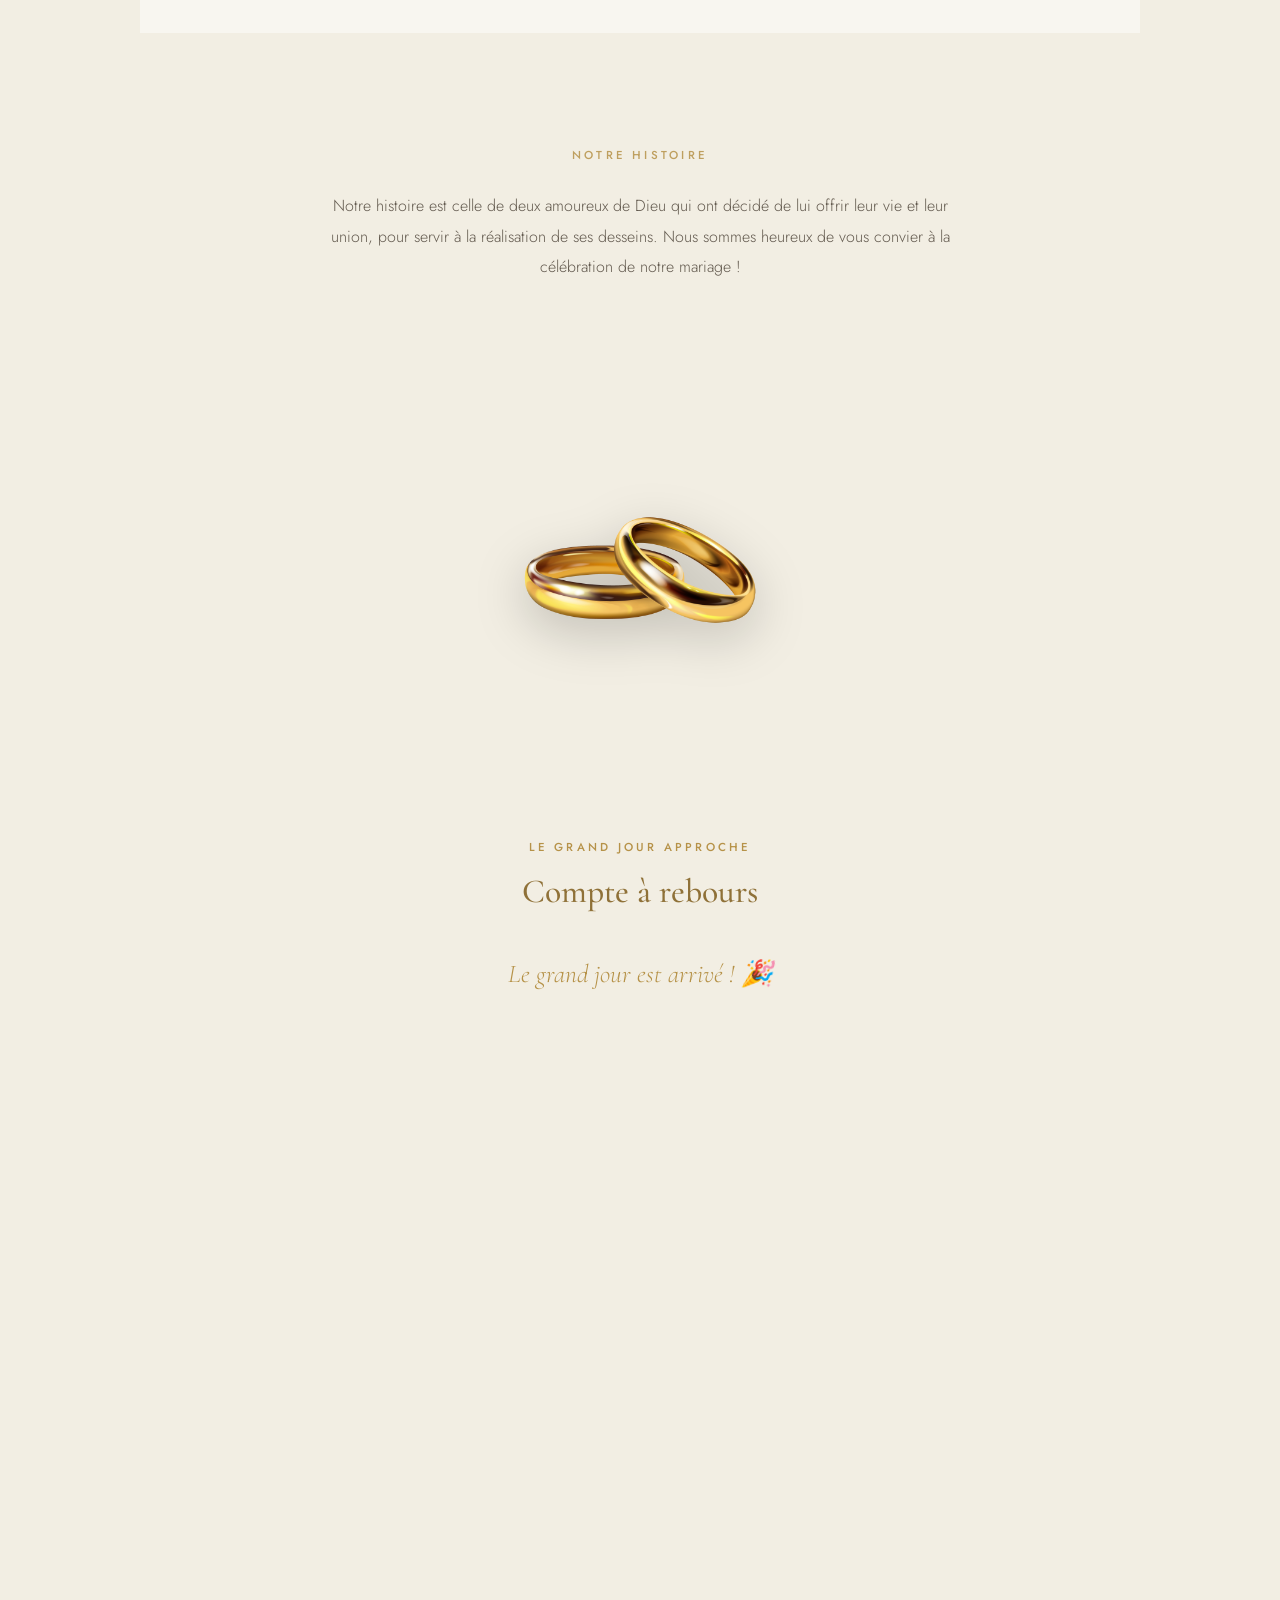
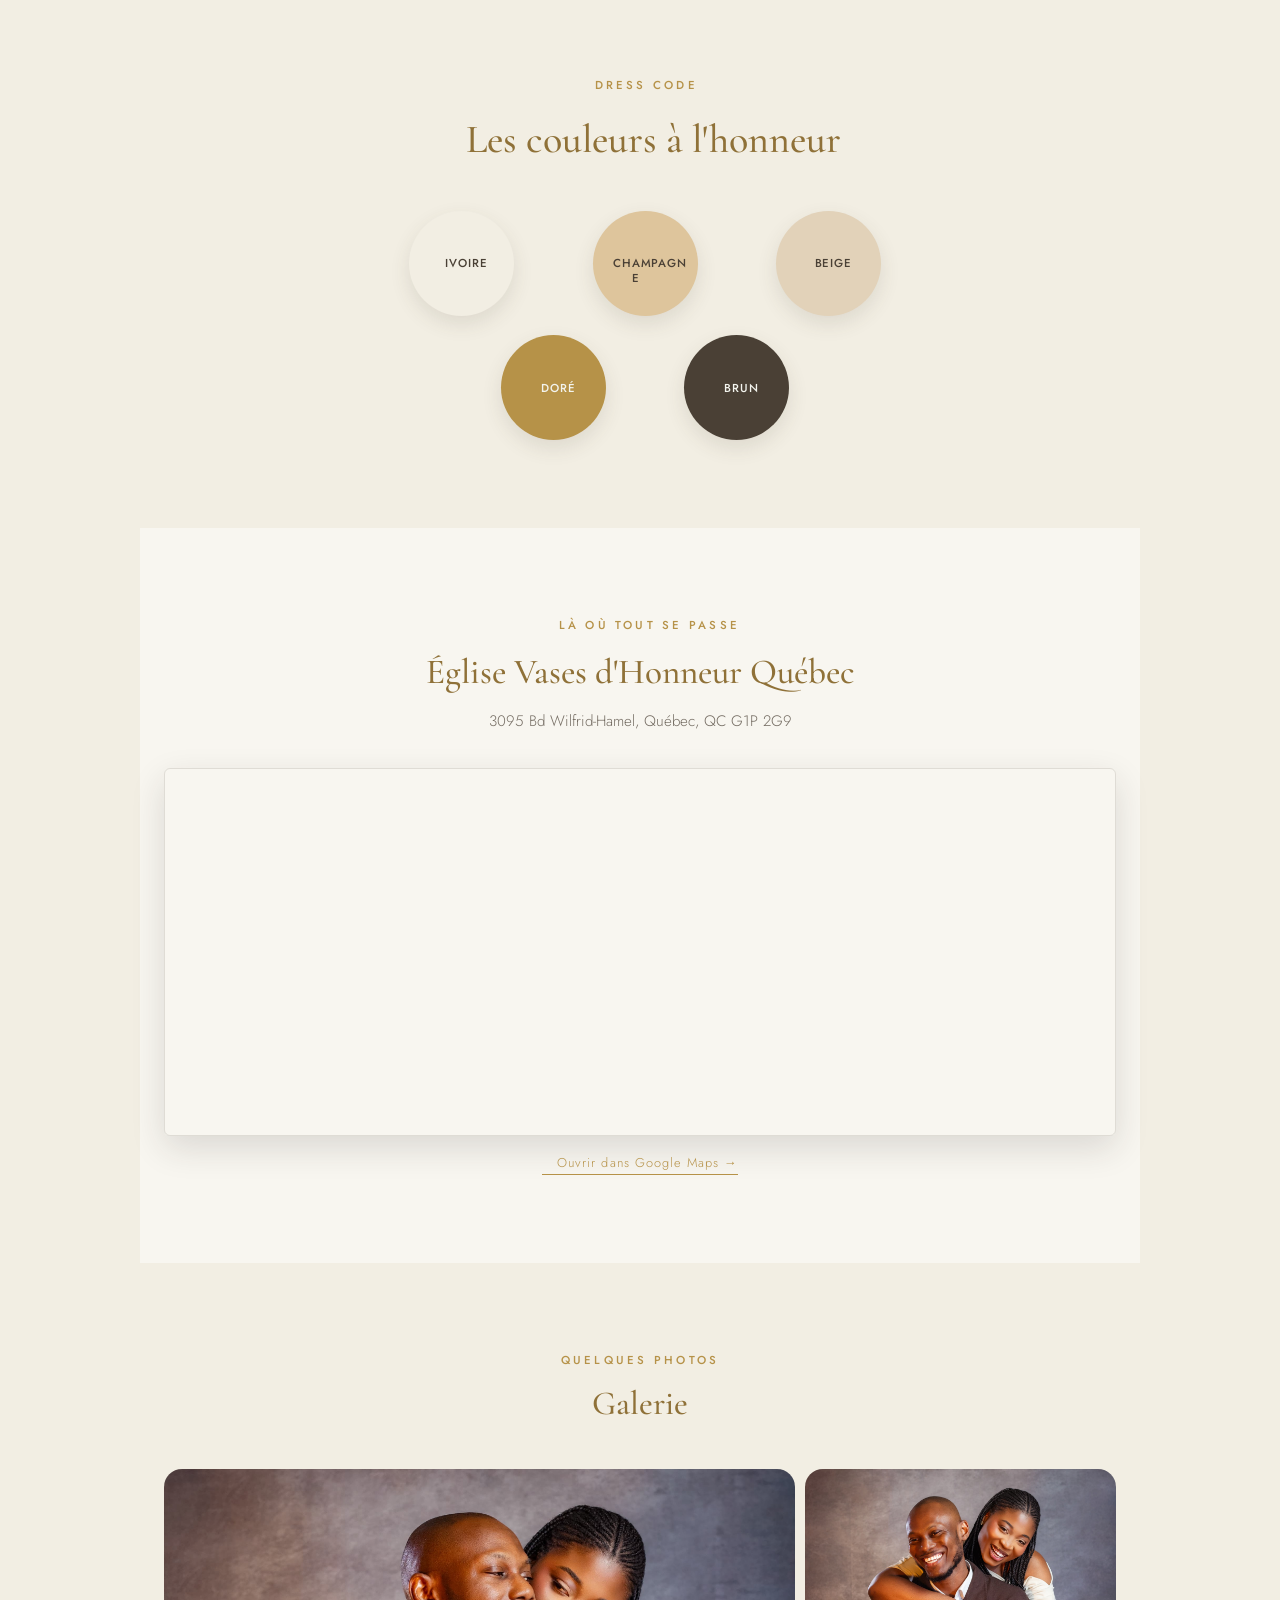
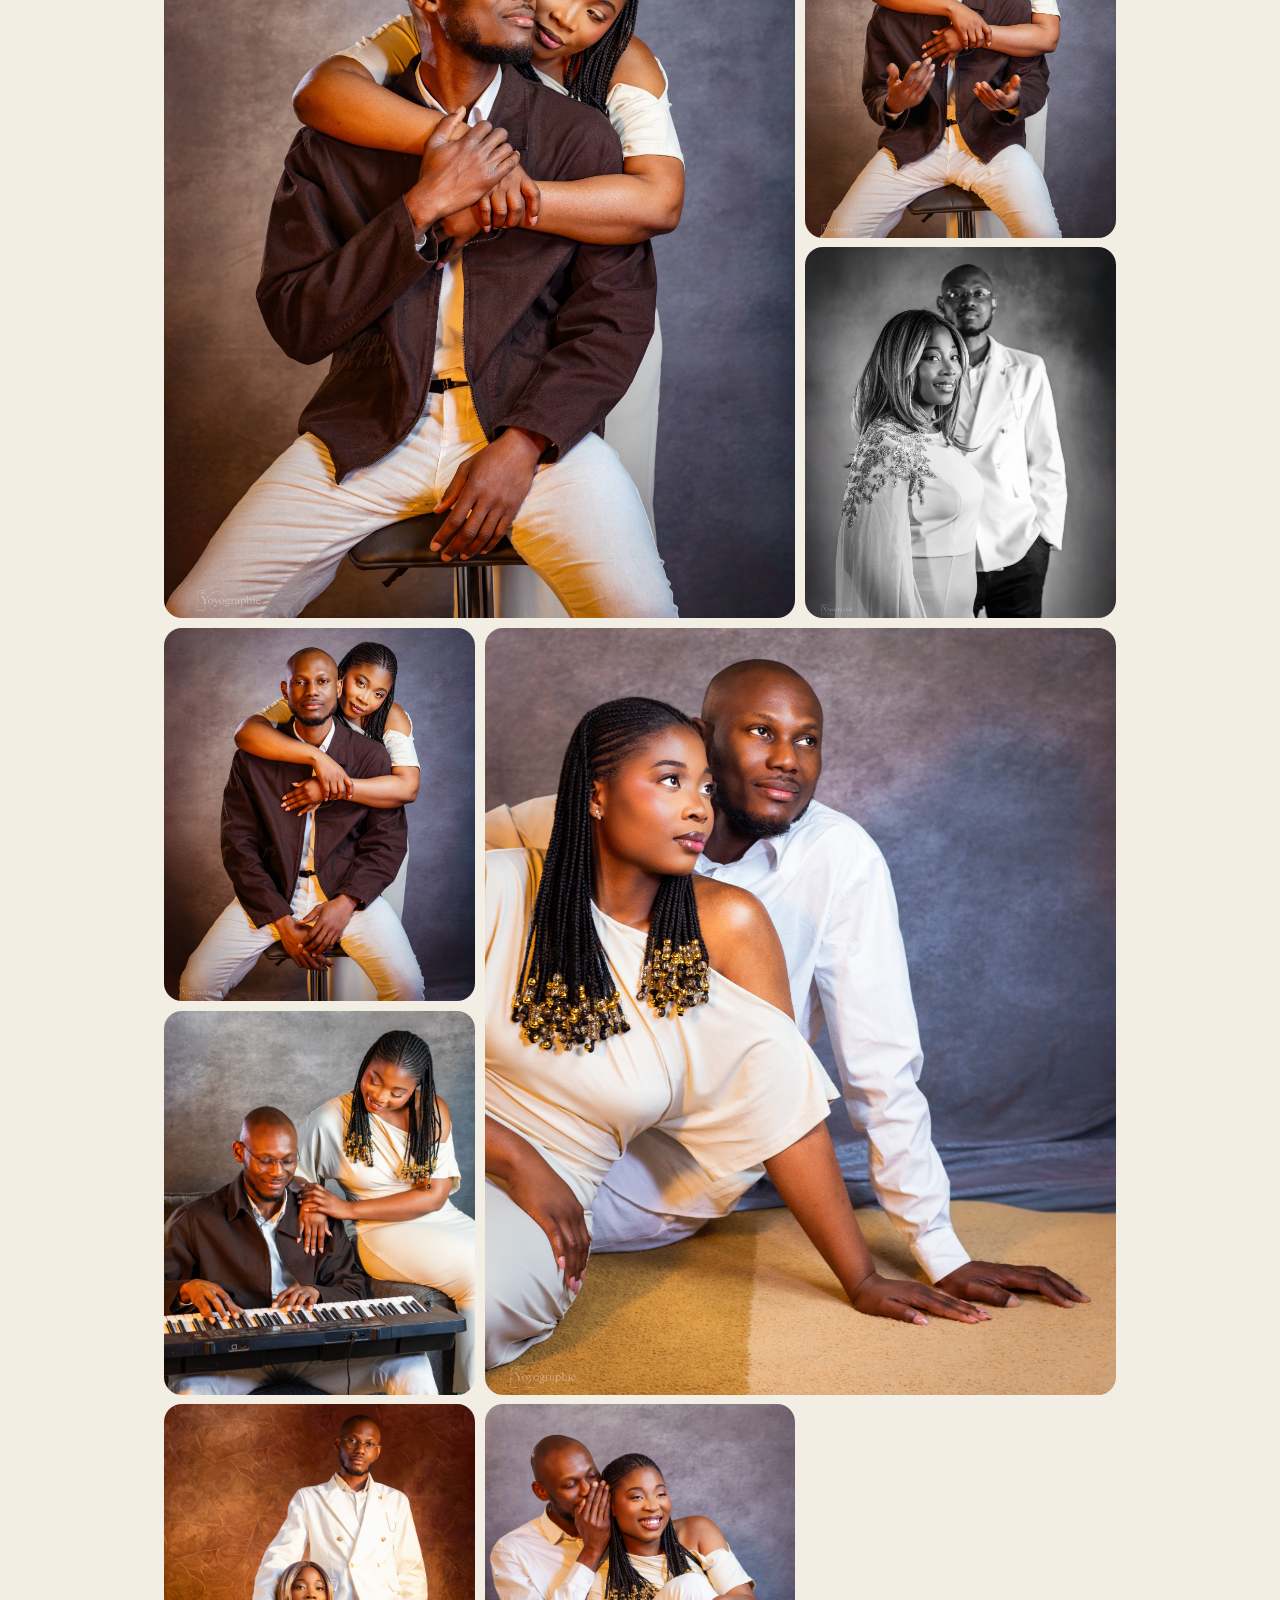
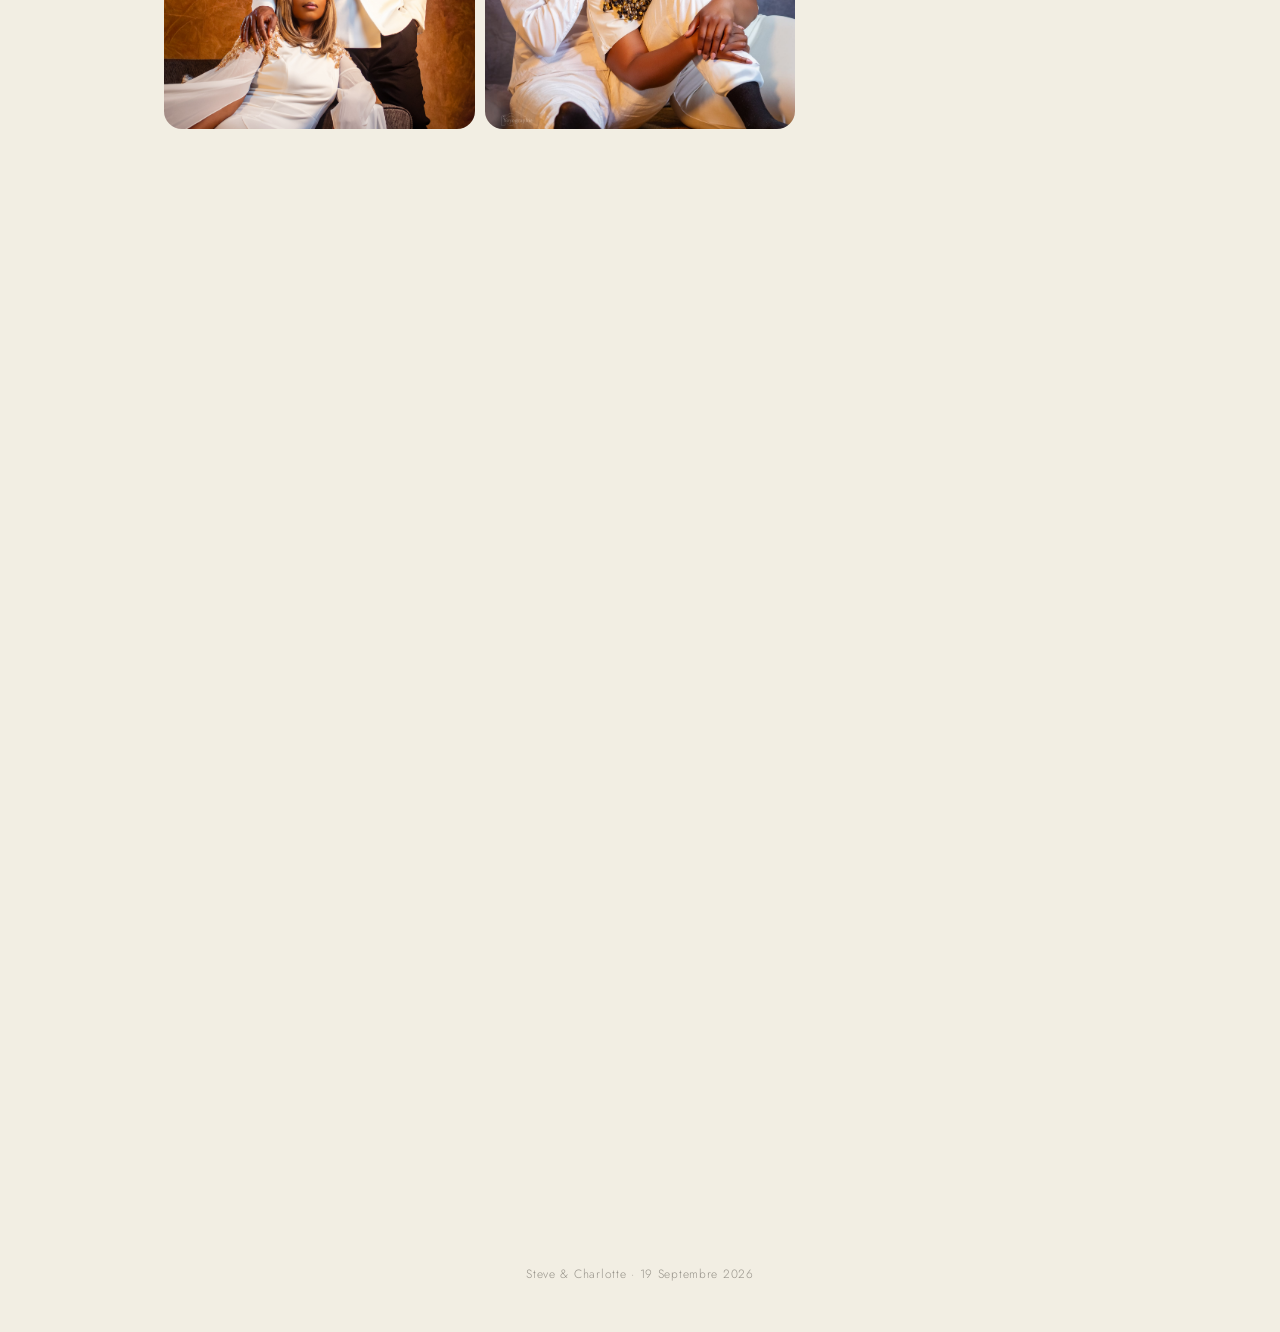
==== commit bb8789bd: "fix images" ====
--- a/index.html
+++ b/index.html
@@ -200,11 +200,11 @@
 
 
   <h2 style="margin-top:0.5rem; font-size:clamp(1.6rem,4vw,2.1rem);">
-    Le retour de Ahavah
+    Steve à Charlotte
   </h2>
 
   <p class="verse-text verse-text-2" id="verseText2">
-    Comme un lis au milieu des épines, Telle est mon amie parmi les jeunes filles.
+    Comme un lys au milieu des épines, Telle est mon amie parmi les jeunes filles.
   </p>
 
   <p class="verse-ref" id="verseRef2">
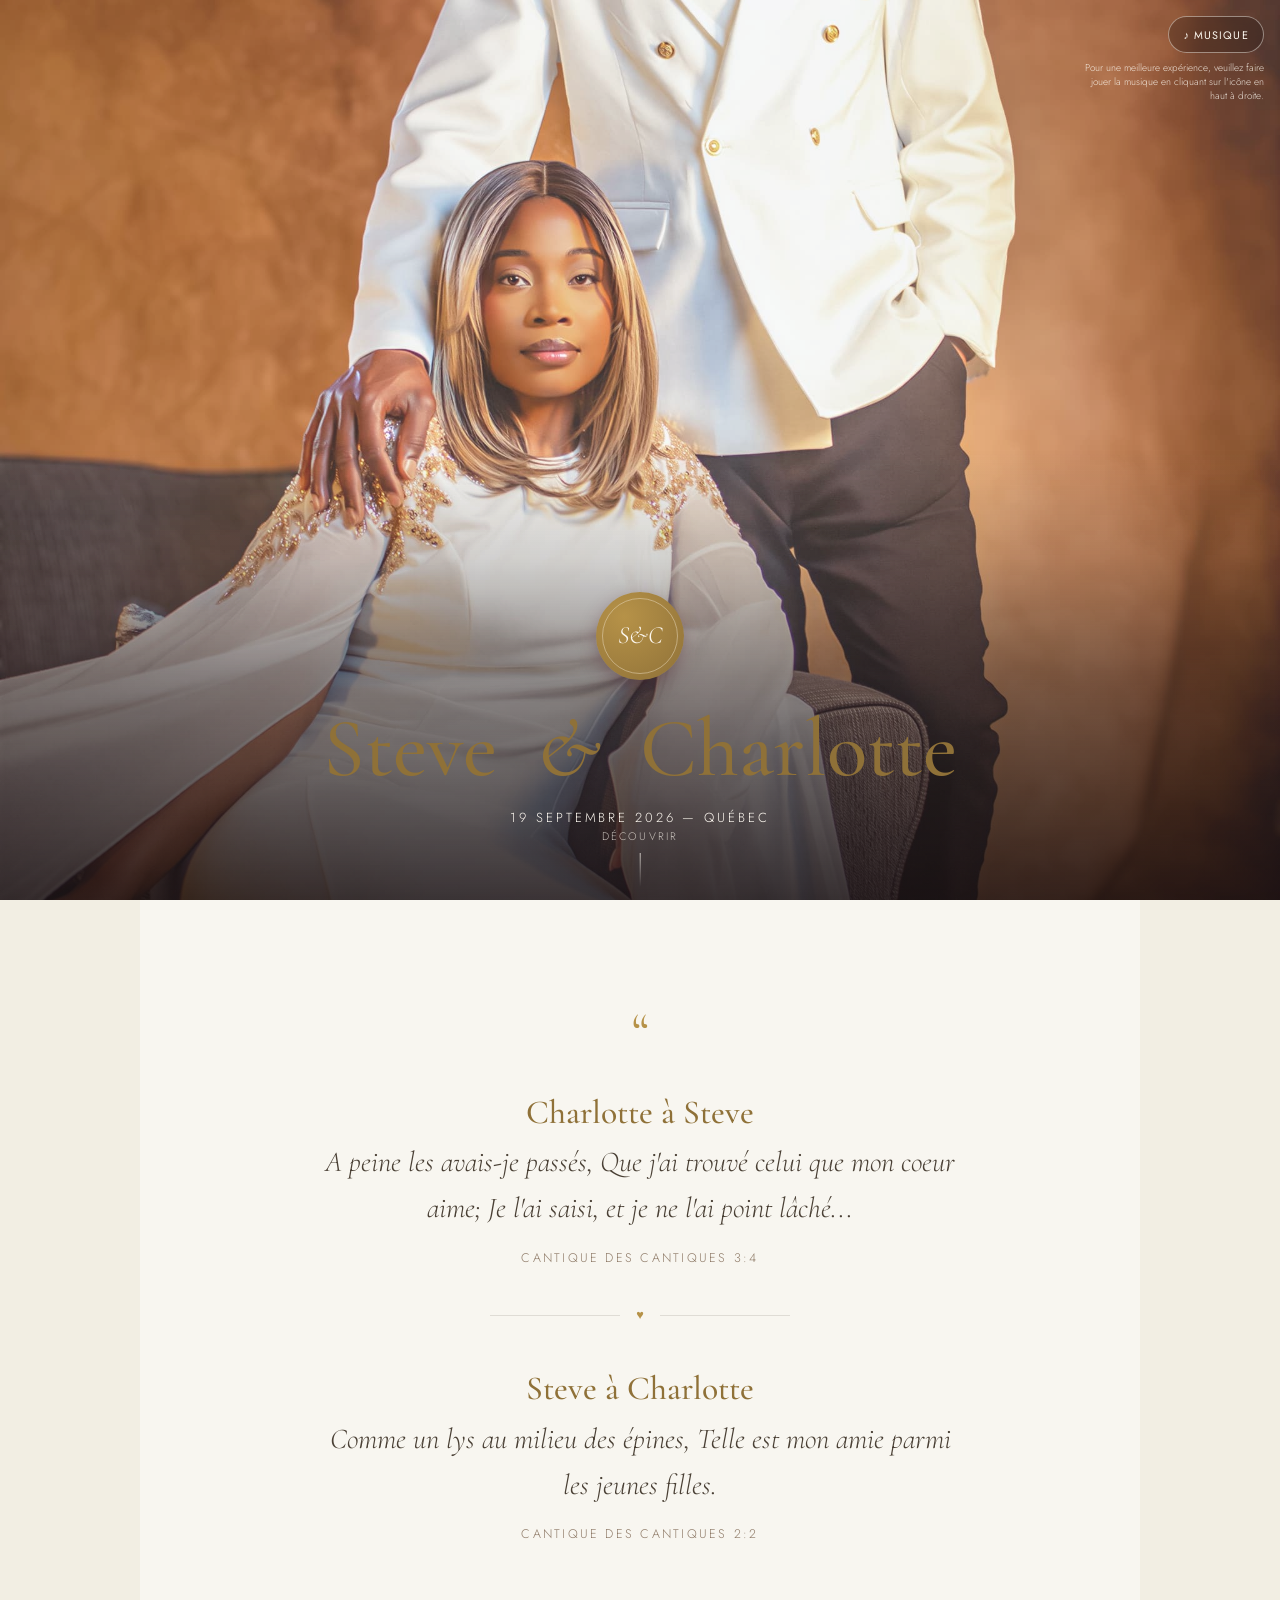
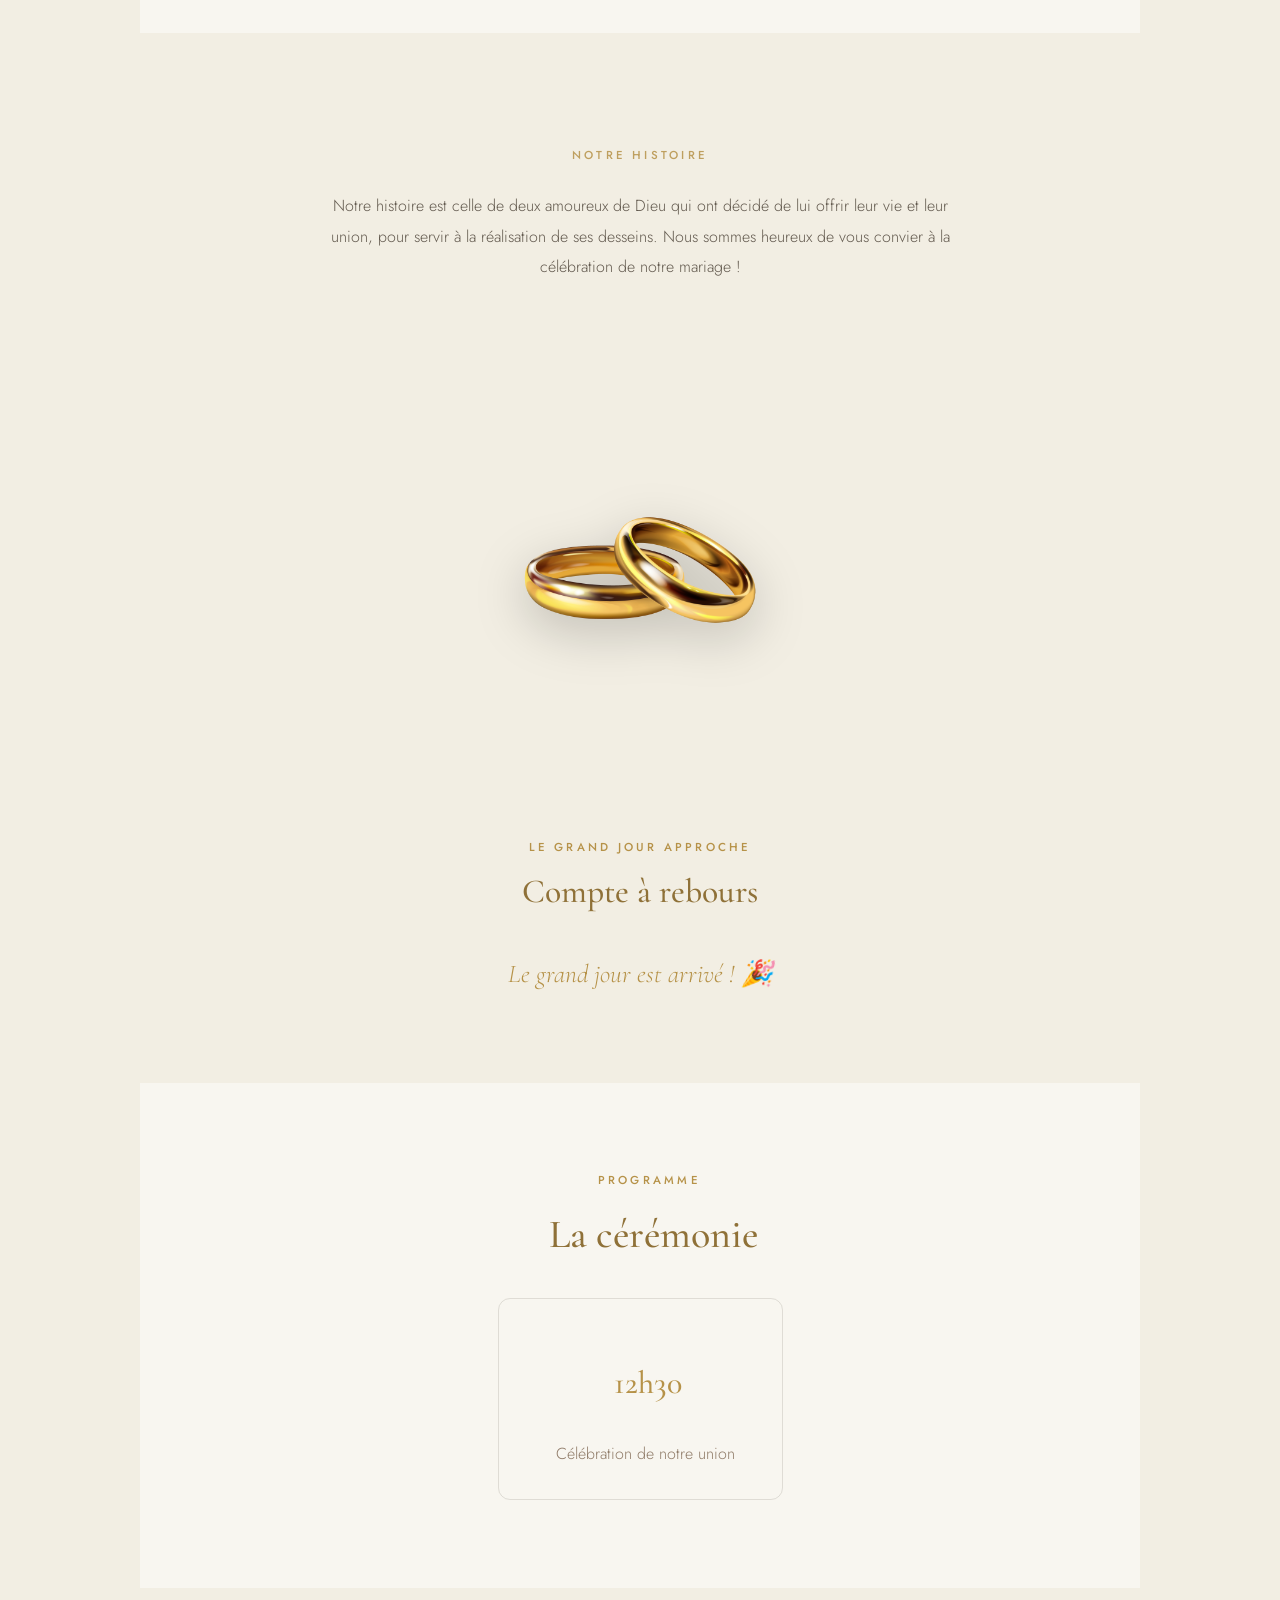
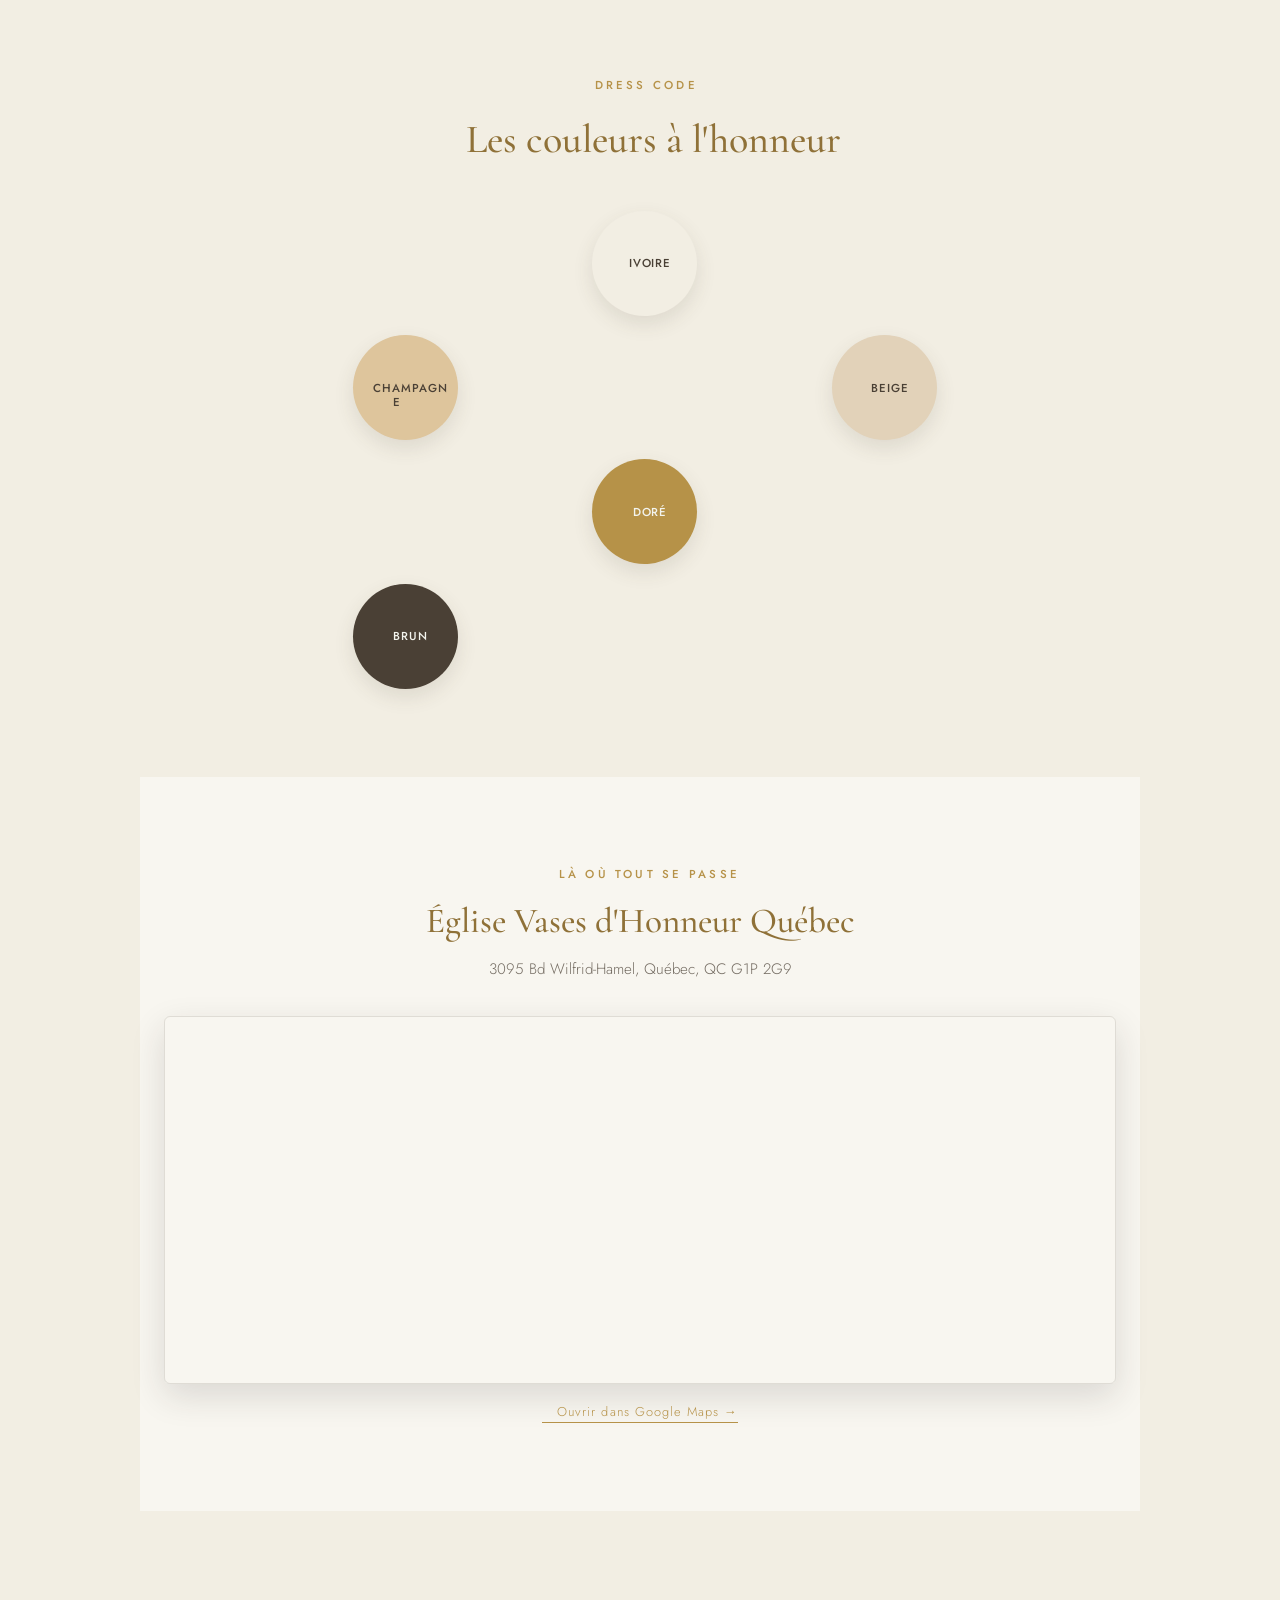
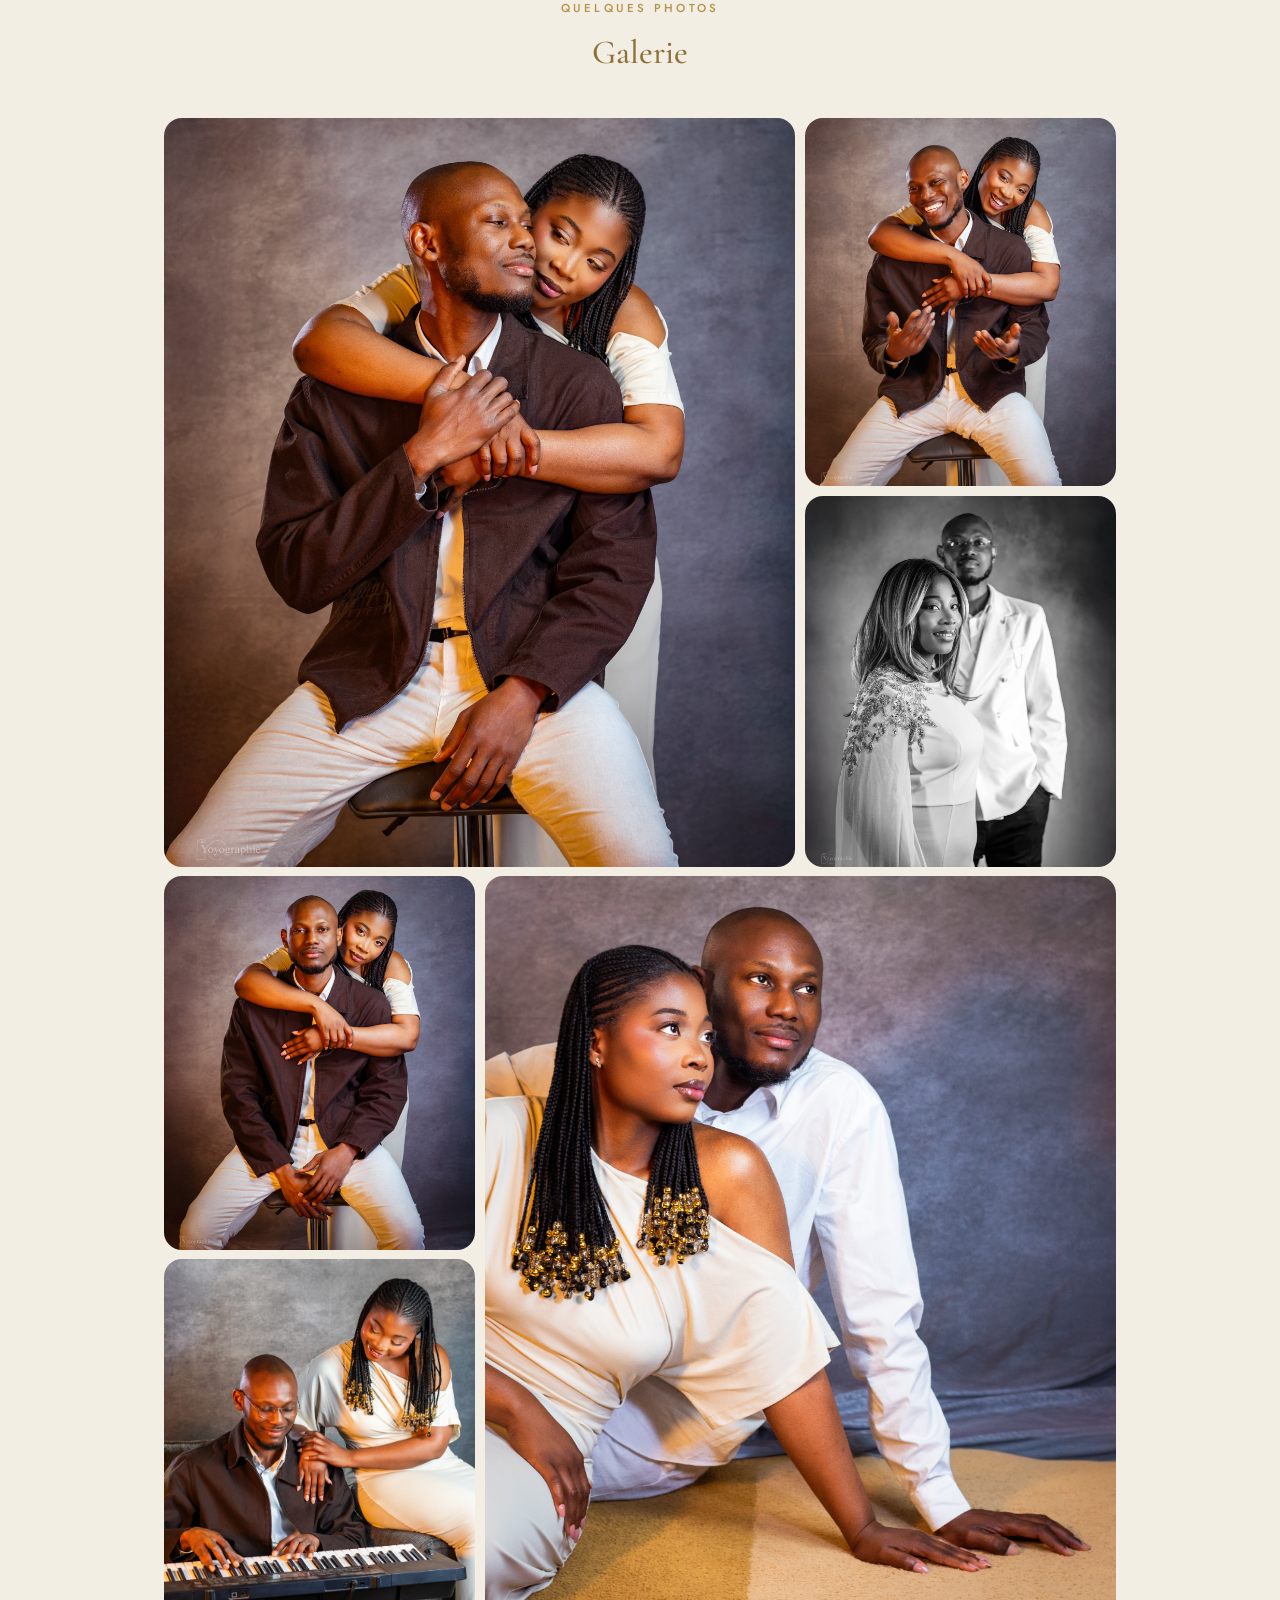
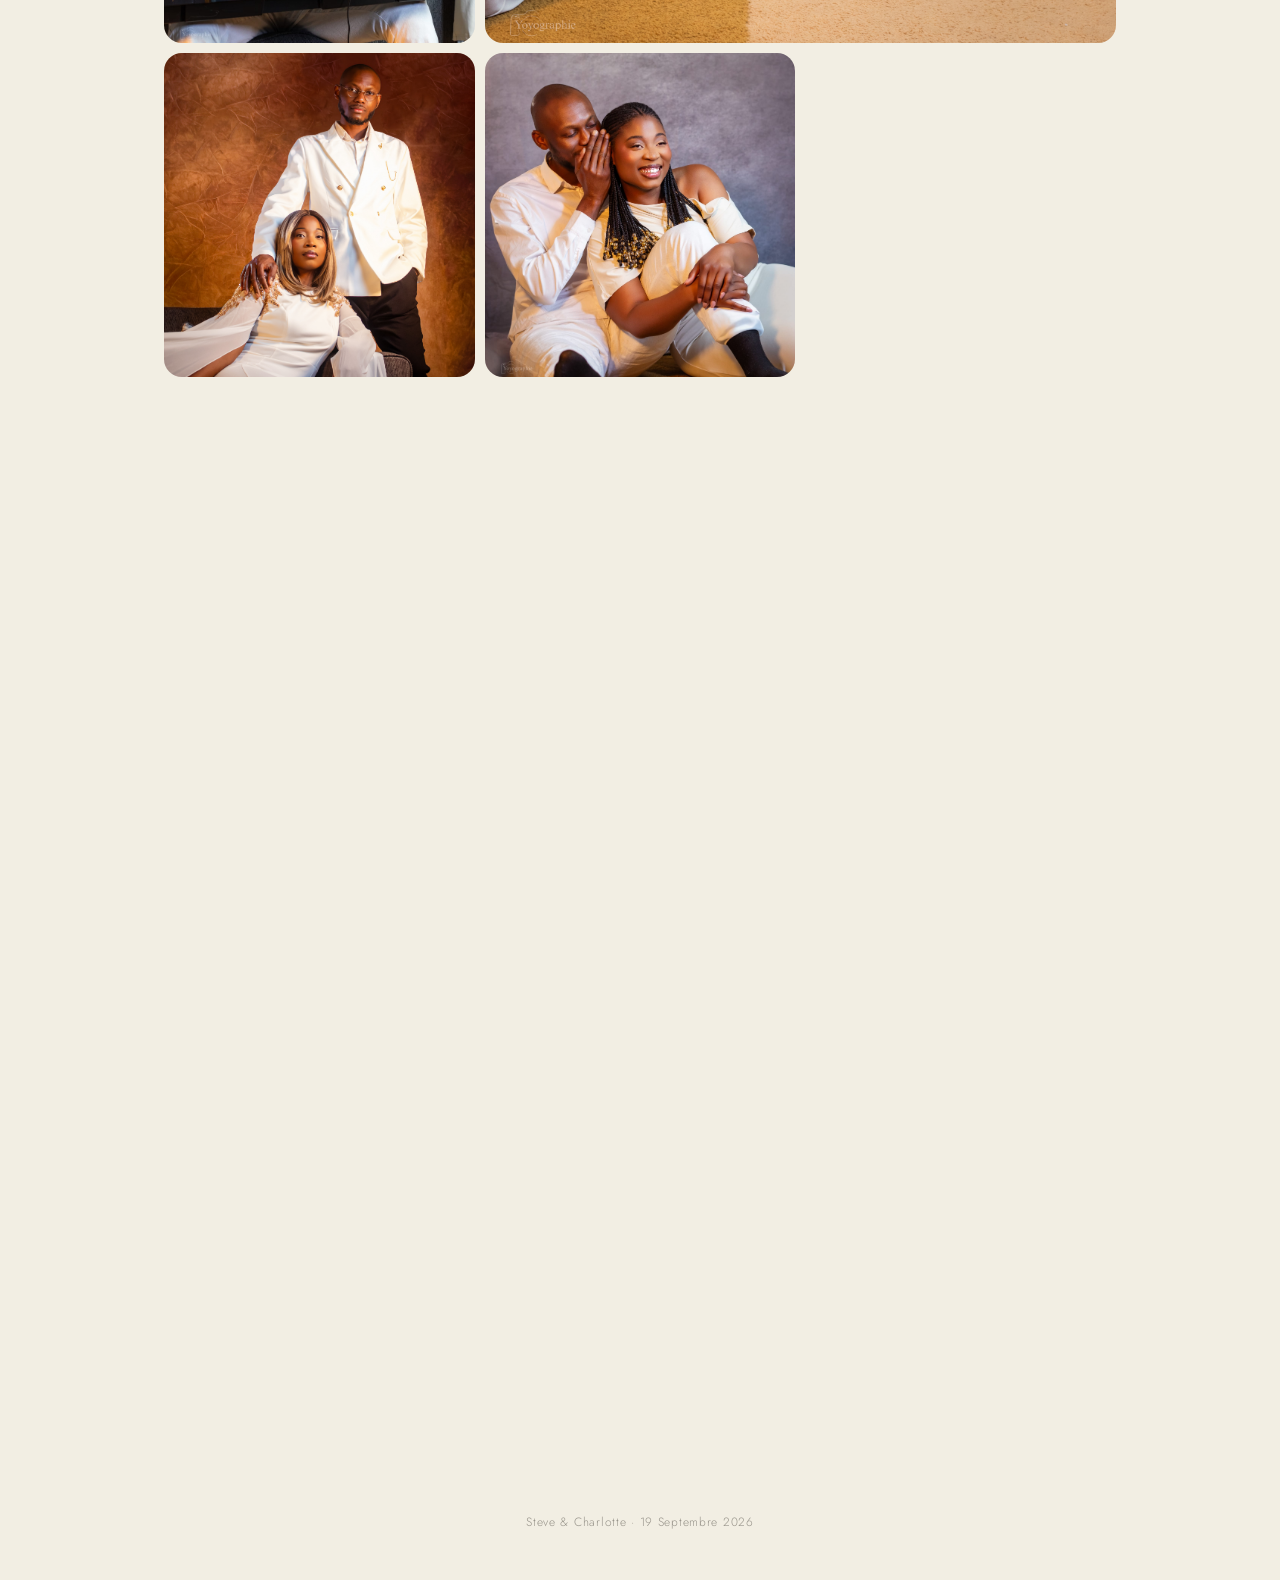
==== commit ab9dbac9: "fix dress code" ====
--- a/index.html
+++ b/index.html
@@ -694,6 +694,32 @@
 
 <script src="js/script.js"></script>
 
+
+<script>
+const music = document.getElementById("weddingMusic");
+
+if (music) {
+    // Restaurer la position
+    const savedTime = sessionStorage.getItem("musicTime");
+
+    if (savedTime) {
+        music.currentTime = parseFloat(savedTime);
+    }
+
+    // Sauvegarder la position régulièrement
+    setInterval(() => {
+        if (!music.paused) {
+            sessionStorage.setItem("musicTime", music.currentTime);
+        }
+    }, 500);
+
+    // Sauvegarder juste avant de changer de page
+    window.addEventListener("beforeunload", () => {
+        sessionStorage.setItem("musicTime", music.currentTime);
+    });
+}
+</script>
+
 </body>
 
 </html>
--- a/css/style.css
+++ b/css/style.css
@@ -1030,6 +1030,11 @@
   color: var(--blanc-ivoire);
   font-size: .95rem;
   line-height: 1.6;
+
+  display: flex;
+  flex-wrap: nowrap;
+  align-items: baseline;
+  gap: .4rem;
 }
 
 .gift-options li:last-child {
@@ -1150,6 +1155,7 @@
 
 }
 
+
 /* ================= DRESS CODE ================= */
 
 .dress-code-section {
@@ -1177,24 +1183,26 @@
   width: 100%;
   max-width: 700px;
 
+  display: grid;
+
+  grid-template-columns: repeat(3, 1fr);
+
+  justify-items: center;
+  align-items: center;
+
+  gap: 1.2rem;
+
+  margin: 2.5rem auto 0;
+}
+
+
+/* ================= CONTENEUR D'UN CERCLE ================= */
+
+.dress-color {
+  width: 105px;
+  height: 105px;
+
   display: flex;
-  flex-wrap: wrap;
-
-  justify-content: center;
-  align-items: center;
-
-  gap: 1.2rem;
-
-  margin: 2.5rem auto 0;
-}
-
-
-/* ================= CONTENEUR D'UN CERCLE ================= */
-
-.dress-color {
-  display: flex;
-
-  flex: 0 0 auto;
 
   justify-content: center;
   align-items: center;
@@ -1207,6 +1215,7 @@
   width: 105px;
   height: 105px;
 
+  flex: 0 0 105px;
   flex-shrink: 0;
 
   border-radius: 50%;
@@ -1219,6 +1228,8 @@
   text-align: center;
 
   padding: .8rem;
+
+  box-sizing: border-box;
 
   box-shadow: 0 8px 20px rgba(74,64,53,.12);
 
@@ -1283,12 +1294,20 @@
 
   .dress-code-colors {
     max-width: 600px;
+
     gap: 1rem;
+  }
+
+  .dress-color {
+    width: 95px;
+    height: 95px;
   }
 
   .color-circle {
     width: 95px;
     height: 95px;
+
+    flex: 0 0 95px;
   }
 
 }
@@ -1300,24 +1319,74 @@
 
   .dress-code-colors {
     width: 100%;
-    max-width: 320px;
-
-    column-gap: 15px;
+    max-width: 330px;
+
+    grid-template-columns: repeat(3, 1fr);
+
+    column-gap: 0;
     row-gap: 15px;
+
+    justify-items: center;
+    align-items: center;
+
+    margin-left: auto;
+    margin-right: auto;
+  }
+
+  /* 1er cercle : centré en haut */
+  .dress-color:nth-child(1) {
+    grid-column: 2;
+    grid-row: 1;
+  }
+
+  /* 3 cercles au milieu */
+  .dress-color:nth-child(2) {
+    grid-column: 1;
+    grid-row: 2;
+  }
+
+  .dress-color:nth-child(3) {
+    grid-column: 2;
+    grid-row: 2;
+  }
+
+  .dress-color:nth-child(4) {
+    grid-column: 3;
+    grid-row: 2;
+  }
+
+  /* Dernier cercle : centré en bas */
+  .dress-color:nth-child(5) {
+    grid-column: 2;
+    grid-row: 3;
+  }
+
+  .dress-color {
+    width: 85px;
+    height: 85px;
+
+    display: flex;
+
+    justify-content: center;
+    align-items: center;
   }
 
   .color-circle {
-    width: 90px;
-    height: 90px;
+    width: 85px;
+    height: 85px;
+
+    flex: 0 0 85px;
 
     padding: .6rem;
+
+    box-sizing: border-box;
   }
 
   .color-circle span {
-    font-size: .61rem;
+    font-size: .58rem;
     line-height: 1.2;
   }
-      
+
 }
 
 
@@ -1326,17 +1395,26 @@
 @media (max-width: 400px) {
 
   .dress-code-colors {
-    max-width: 285px;
-
-    column-gap: 8px;
+    max-width: 300px;
+
+    column-gap: 0;
     row-gap: 12px;
   }
 
+  .dress-color {
+    width: 75px;
+    height: 75px;
+  }
+
   .color-circle {
-    width: 82px;
-    height: 82px;
+    width: 75px;
+    height: 75px;
+
+    flex: 0 0 75px;
 
     padding: .5rem;
+
+    box-sizing: border-box;
   }
 
   .color-circle span {
@@ -1344,4 +1422,4 @@
     line-height: 1.15;
   }
 
-}     +}
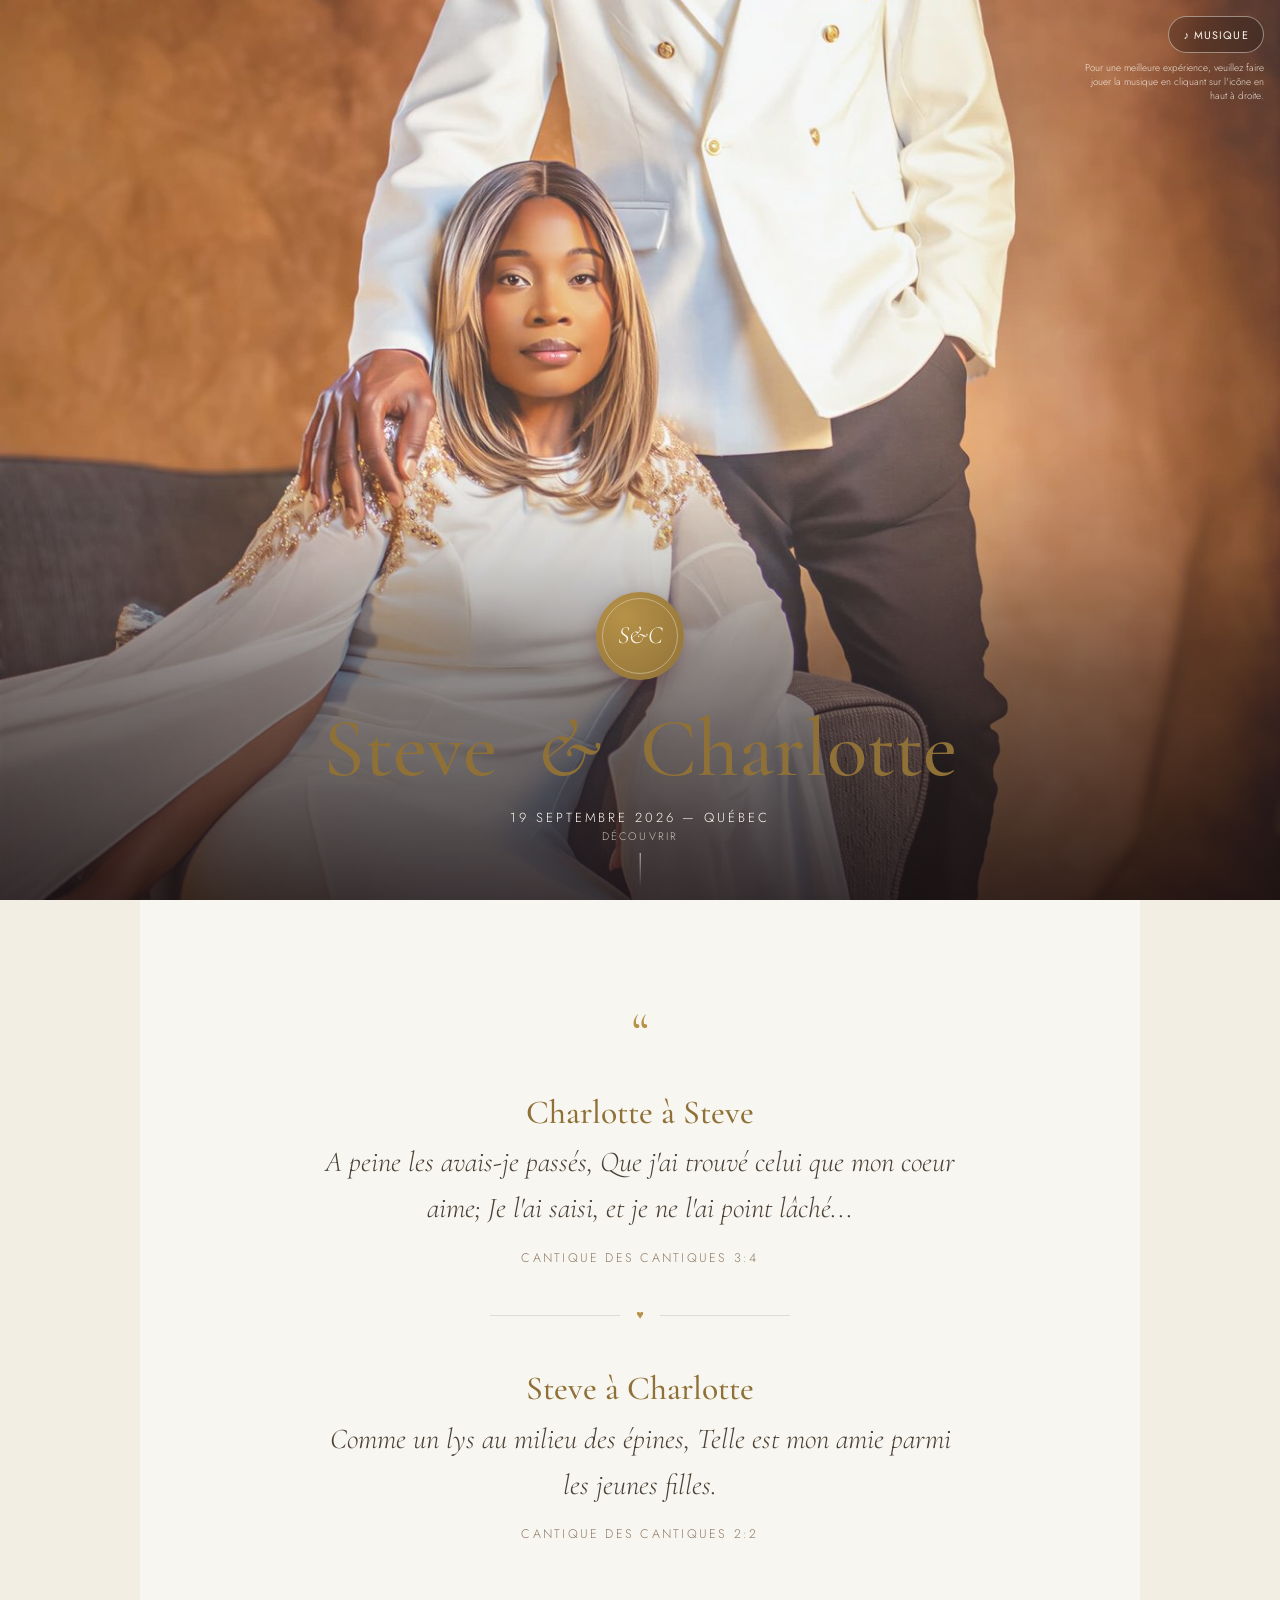
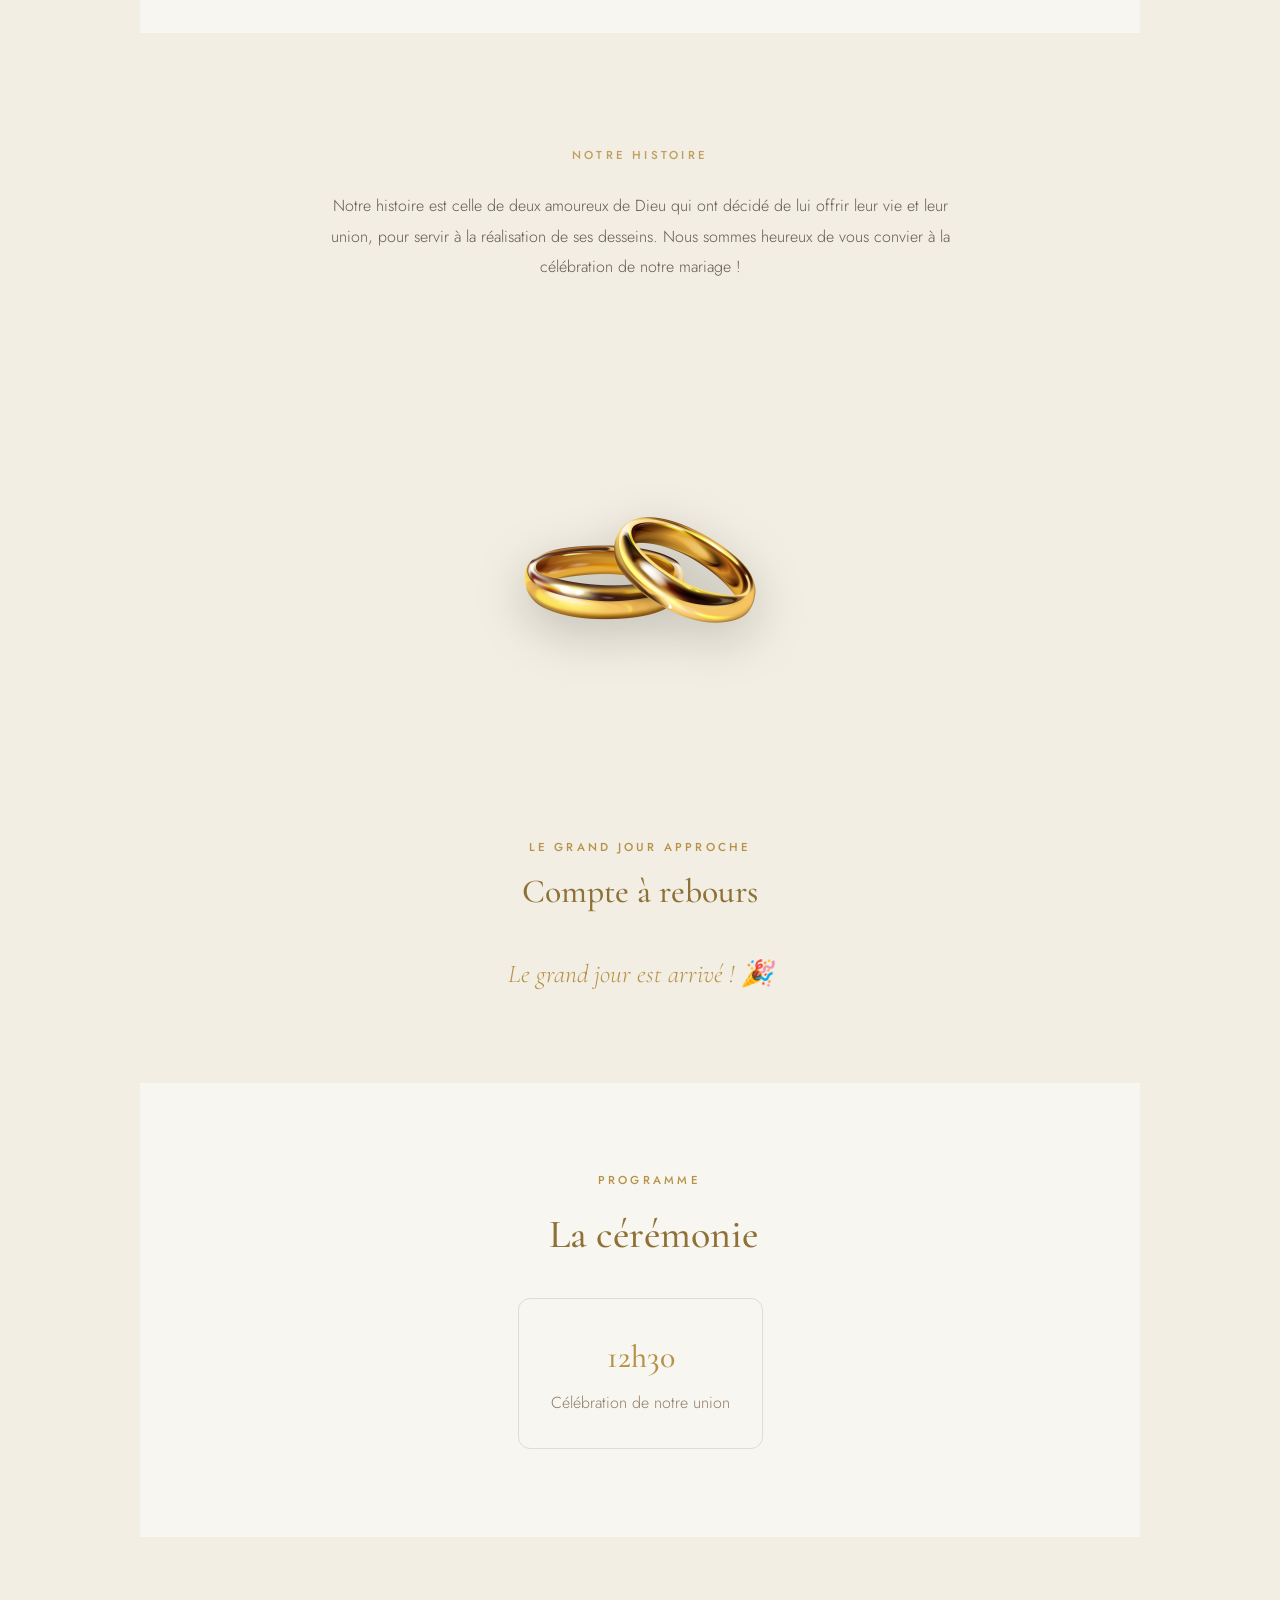
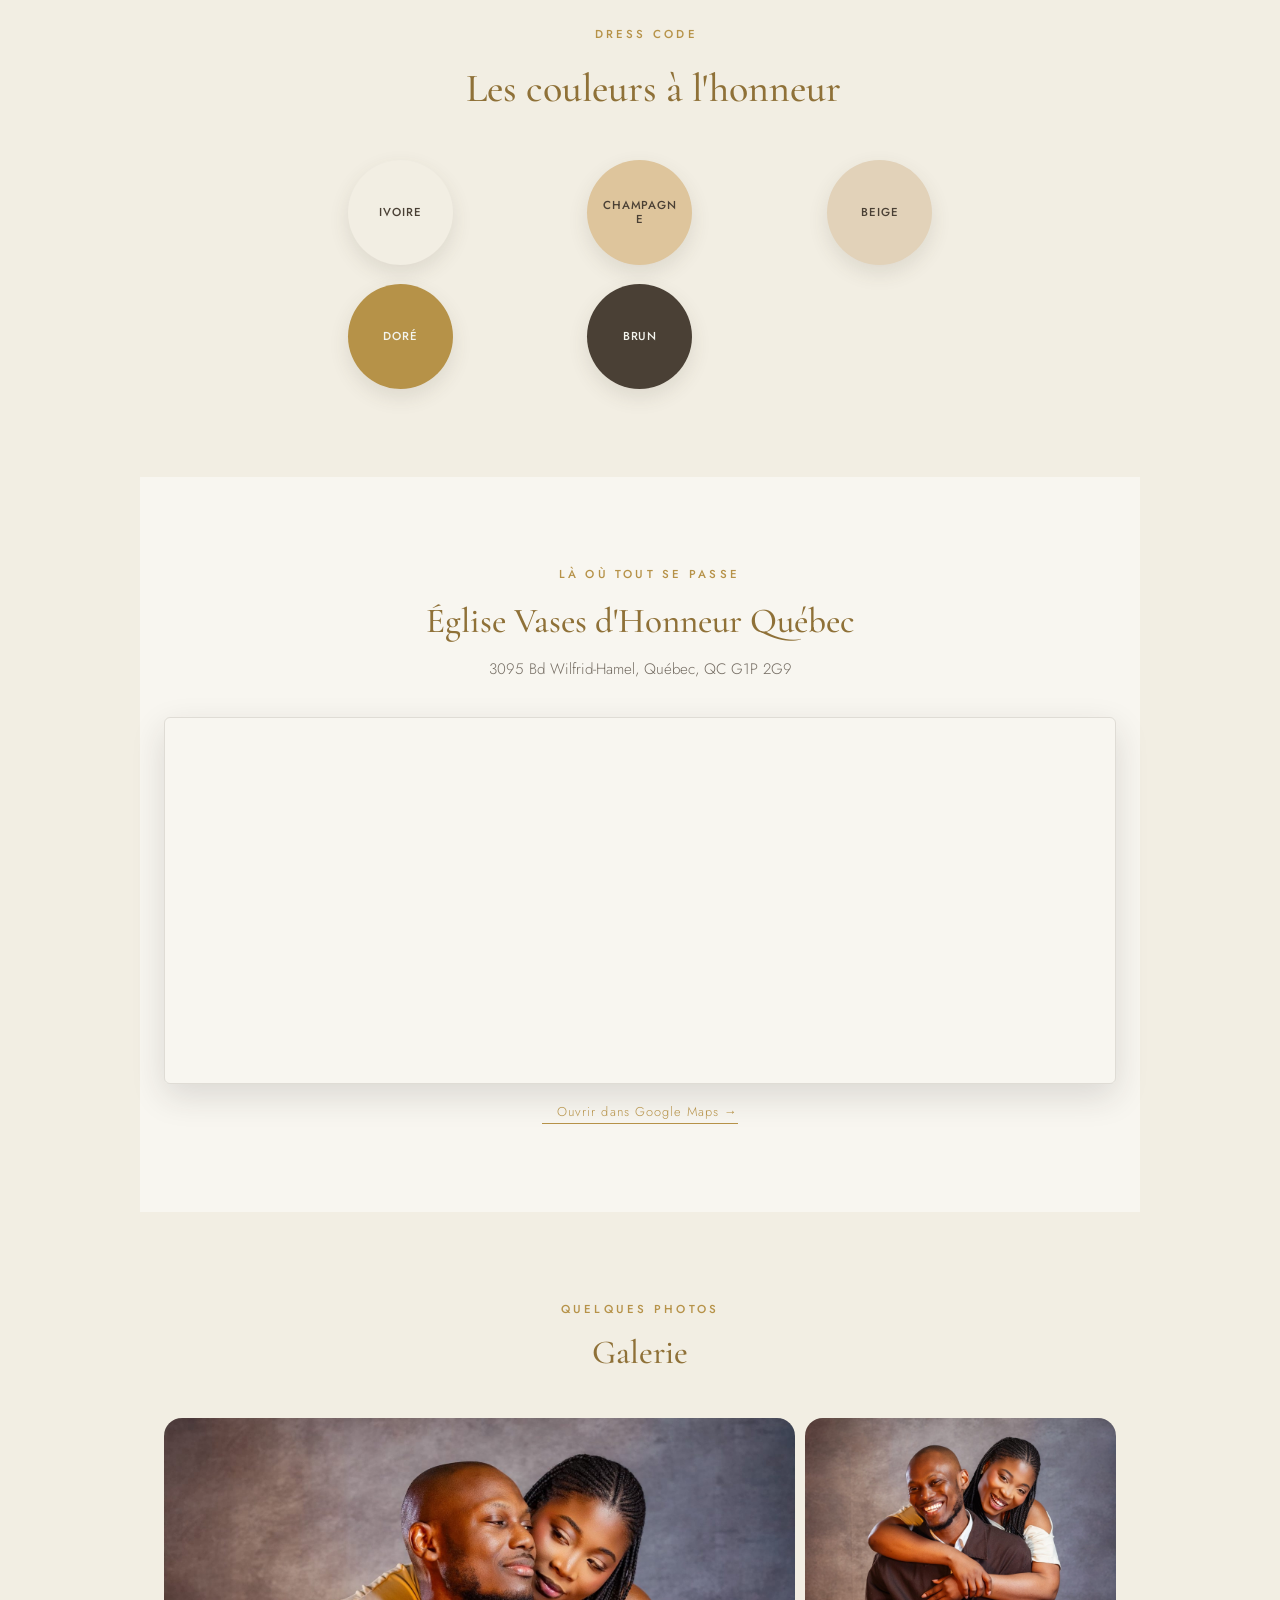
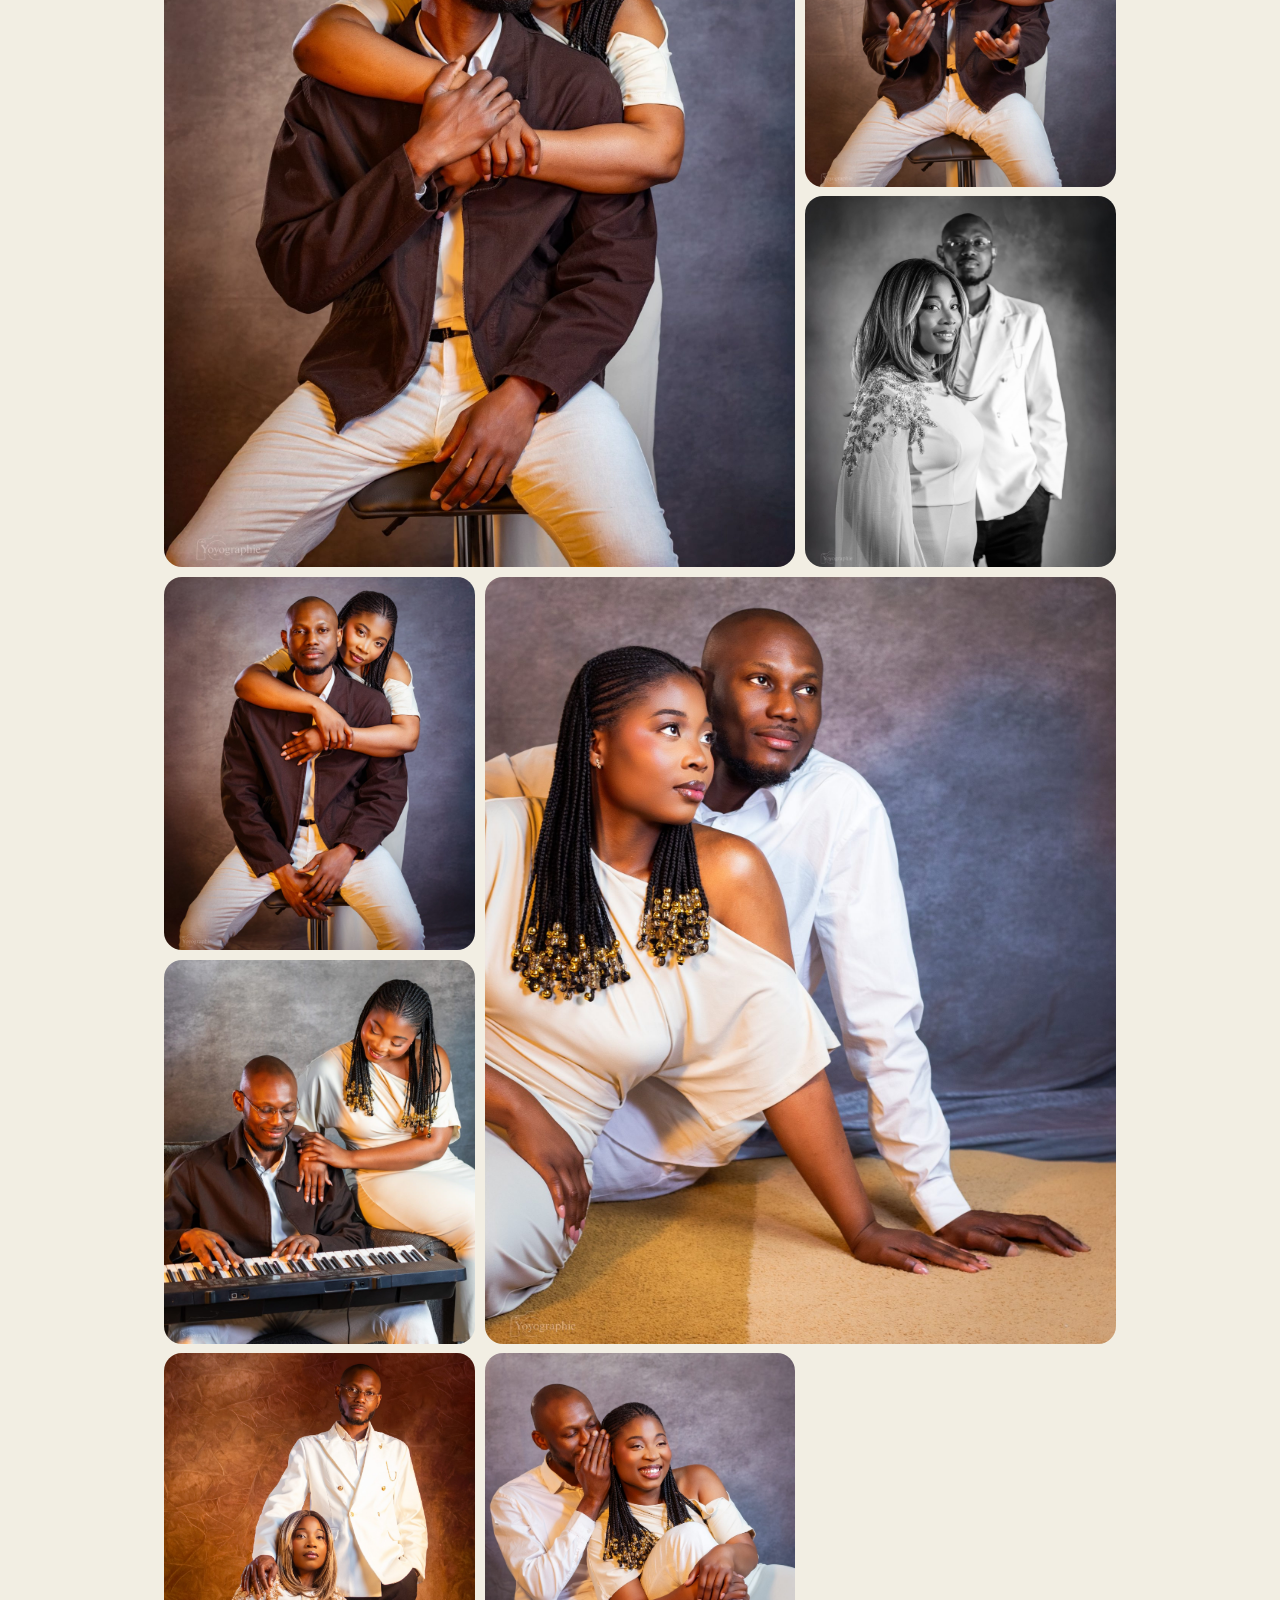
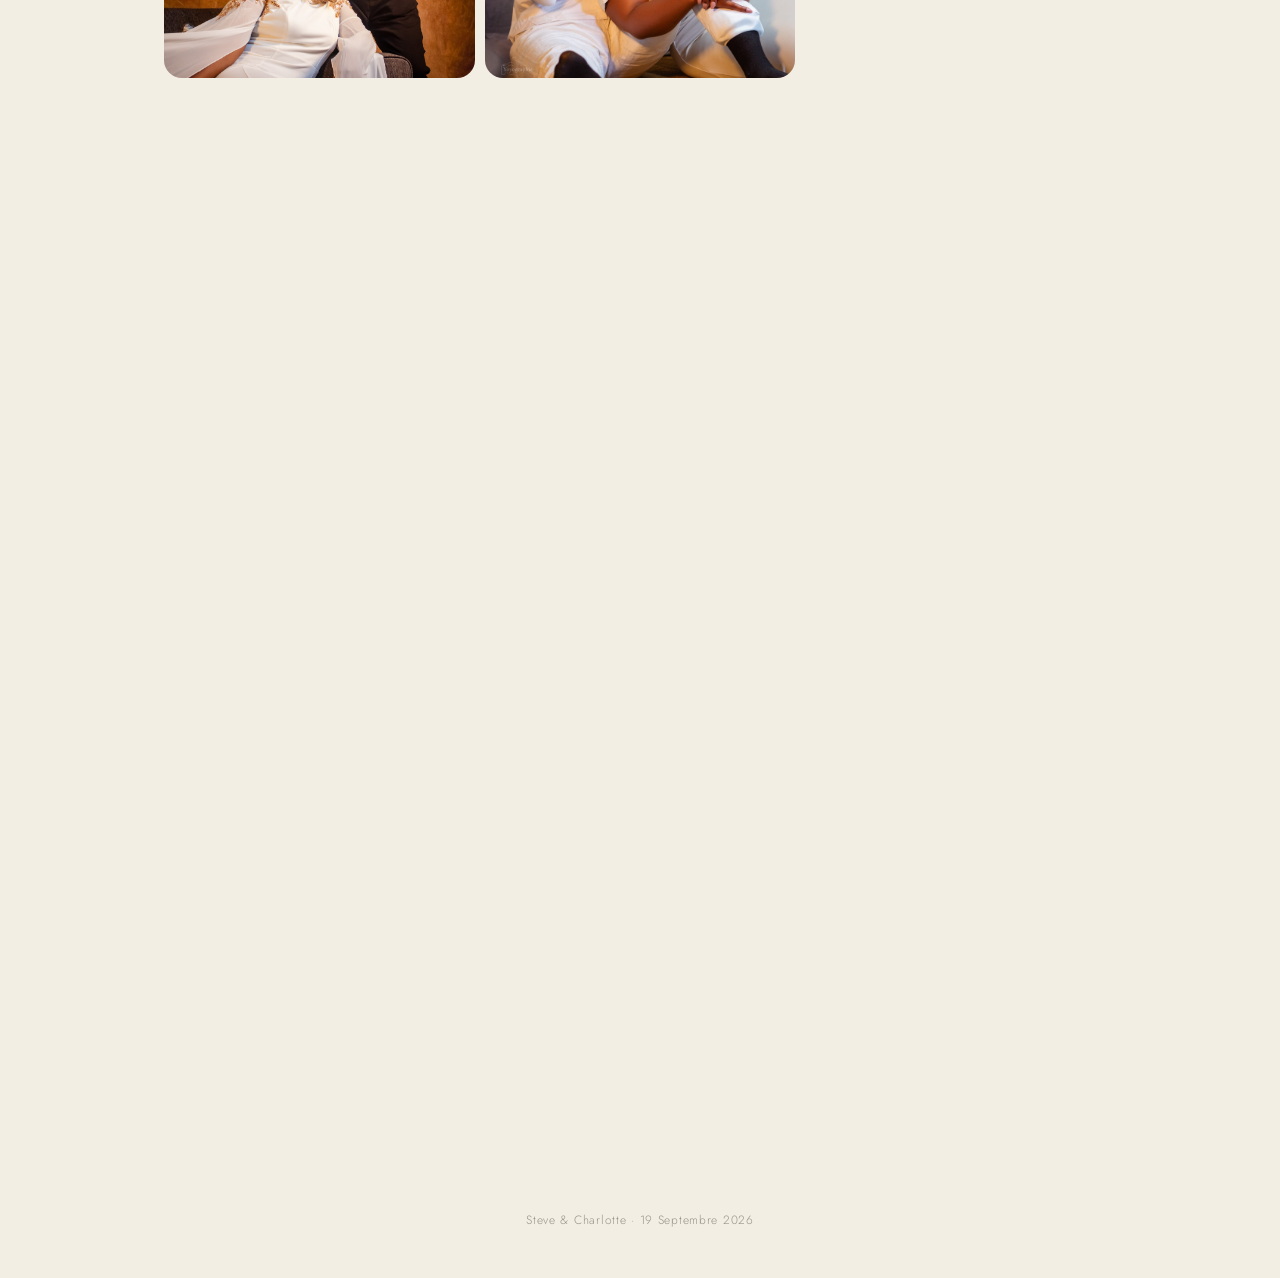
==== commit 6dfc47c6: "v Signature" ====
--- a/index.html
+++ b/index.html
@@ -13,7 +13,10 @@
     content="Invitation au mariage de Steve & Charlotte — 19 Septembre 2026 à Québec."
   >
 
-  <!-- ================= APERÇU DU LIEN ================= -->
+  <!-- ================= APERÇU DU LIEN =================
+     À MODIFIER pour chaque couple (noms, adresse du site, image) :
+     les réseaux sociaux lisent ces balises avant que le JavaScript s'exécute,
+     elles ne peuvent donc pas venir de config.js. -->
 
 <meta
   property="og:title"
@@ -228,15 +231,7 @@
   </p>
 
 
-  <p>
-
-    Notre histoire est celle de deux amoureux de Dieu 
-    qui ont décidé de lui offrir leur vie et leur union, 
-    pour servir à la réalisation de ses desseins. 
-
-    Nous sommes heureux de vous convier à la célébration de notre mariage !
-
-  </p>
+  <p id="storyText"></p>
 
 
 </section>
@@ -360,21 +355,8 @@
 
 
   <div class="program-item">
-
-
-
-    <h3>
-      12h30
-    </h3>
-
-
-
-    <p>
-      Célébration de notre union
-    </p>
-
-
-
+    <h3 id="programTime"></h3>
+    <p id="programDesc"></p>
   </div>
 
 
@@ -403,117 +385,7 @@
     Les couleurs à l'honneur
   </h2>
 
-  <div class="dress-code-colors">
-
-
-
-    <div class="dress-color">
-
-
-
-      <div
-        class="color-circle"
-        style="background:var(--ivoire);"
-      >
-        <span>
-          Ivoire
-        </span>
-      </div>
-
-
-
-    </div>
-
-
-
-
-
-    <div class="dress-color">
-
-
-
-      <div
-        class="color-circle"
-        style="background:var(--champagne);"
-      >
-        <span>
-          Champagne
-        </span>
-      </div>
-
-
-
-    </div>
-
-
-
-
-
-    <div class="dress-color">
-
-
-
-      <div
-        class="color-circle"
-        style="background:var(--beige);"
-      >
-        <span>
-          Beige
-        </span>
-      </div>
-
-
-
-    </div>
-
-
-
-
-
-    <div class="dress-color">
-
-
-
-      <div
-        class="color-circle"
-        style="background:var(--or);"
-      >
-        <span>
-          Doré
-        </span>
-      </div>
-
-
-
-    </div>
-
-
-
-
-
-    <div class="dress-color">
-
-
-
-      <div
-        class="color-circle"
-        style="background:var(--encre);"
-      >
-        <span>
-          Brun
-        </span>
-      </div>
-
-
-
-    </div>
-
-
-
-  </div>
-
-
-
+  <div class="dress-code-colors" id="dressColors"></div>
 </section>
 
 
@@ -635,9 +507,7 @@
   </a>
 
 
-  <p class="rsvp-deadline" id="rsvpDeadline">
-    Merci de répondre avant le 10 Septembre 2026
-  </p>
+  <p class="rsvp-deadline" id="rsvpDeadline"></p>
 
 
   <div class="gift-divider"></div>
@@ -657,13 +527,9 @@
 
     <ul class="gift-options">
 
-      <li>
-        En espèces : <strong>+ 1 (418) 410-0989</strong>
-      </li>
-
-      <li>
-        Virement Interac : <strong>steveetcharlotte@gmail.com</strong>
-      </li>
+      <li id="giftCashItem">En espèces : <strong id="giftCash"></strong></li>
+
+      <li id="giftInteracItem">Virement Interac : <strong id="giftInterac"></strong></li>
 
     </ul>
 
@@ -696,7 +562,6 @@
 
 
 <script>
-const music = document.getElementById("weddingMusic");
 
 if (music) {
     // Restaurer la position
--- a/css/style.css
+++ b/css/style.css
@@ -482,6 +482,216 @@
 }
 
 /* ==================================================
+   LIGHTBOX GALERIE
+================================================== */
+
+.gallery-lightbox {
+  position: fixed;
+  inset: 0;
+  z-index: 9999;
+
+  display: flex;
+  align-items: center;
+  justify-content: center;
+
+  padding: 30px;
+
+  background: rgba(20, 17, 14, .94);
+
+  opacity: 0;
+  visibility: hidden;
+
+  transition:
+    opacity .35s ease,
+    visibility .35s ease;
+}
+
+.gallery-lightbox.active {
+  opacity: 1;
+  visibility: visible;
+}
+
+
+/* ================= IMAGE ================= */
+
+.gallery-lightbox img {
+  max-width: min(92vw, 1200px);
+  max-height: 86vh;
+
+  width: auto;
+  height: auto;
+
+  object-fit: contain;
+
+  border-radius: 12px;
+
+  box-shadow:
+    0 25px 80px rgba(0, 0, 0, .45);
+
+  transform: scale(.92);
+
+  transition: transform .4s ease;
+}
+
+.gallery-lightbox.active img {
+  transform: scale(1);
+}
+
+
+/* ================= BOUTON FERMER ================= */
+
+.gallery-lightbox-close {
+  position: absolute;
+
+  top: 24px;
+  right: 28px;
+
+  width: 46px;
+  height: 46px;
+
+  border: none;
+  border-radius: 50%;
+
+  background: rgba(255, 255, 255, .12);
+
+  color: #fff;
+
+  font-size: 1.6rem;
+
+  display: flex;
+  align-items: center;
+  justify-content: center;
+
+  cursor: pointer;
+
+  transition:
+    background .3s ease,
+    transform .3s ease;
+}
+
+.gallery-lightbox-close:hover {
+  background: rgba(255, 255, 255, .22);
+
+  transform: rotate(90deg);
+}
+
+
+/* ================= FLÈCHES ================= */
+
+.gallery-lightbox-prev,
+.gallery-lightbox-next {
+  position: absolute;
+
+  top: 50%;
+
+  transform: translateY(-50%);
+
+  width: 48px;
+  height: 48px;
+
+  border: none;
+  border-radius: 50%;
+
+  background: rgba(255, 255, 255, .12);
+
+  color: #fff;
+
+  font-size: 1.5rem;
+
+  display: flex;
+  align-items: center;
+  justify-content: center;
+
+  cursor: pointer;
+
+  transition:
+    background .3s ease,
+    transform .3s ease;
+}
+
+.gallery-lightbox-prev {
+  left: 25px;
+}
+
+.gallery-lightbox-next {
+  right: 25px;
+}
+
+.gallery-lightbox-prev:hover,
+.gallery-lightbox-next:hover {
+  background: rgba(255, 255, 255, .22);
+}
+
+.gallery-lightbox-prev:hover {
+  transform: translateY(-50%) translateX(-3px);
+}
+
+.gallery-lightbox-next:hover {
+  transform: translateY(-50%) translateX(3px);
+}
+
+
+/* ================= COMPTEUR ================= */
+
+.gallery-lightbox-counter {
+  position: absolute;
+
+  bottom: 24px;
+  left: 50%;
+
+  transform: translateX(-50%);
+
+  color: rgba(255, 255, 255, .85);
+
+  font-family: 'Jost', sans-serif;
+
+  font-size: .8rem;
+
+  letter-spacing: .15em;
+}
+
+
+/* ================= MOBILE ================= */
+
+@media (max-width: 700px) {
+
+  .gallery-lightbox {
+    padding: 18px;
+  }
+
+  .gallery-lightbox img {
+    max-width: 94vw;
+    max-height: 78vh;
+
+    border-radius: 10px;
+  }
+
+  .gallery-lightbox-close {
+    top: 18px;
+    right: 18px;
+
+    width: 42px;
+    height: 42px;
+  }
+
+  .gallery-lightbox-prev,
+  .gallery-lightbox-next {
+    width: 42px;
+    height: 42px;
+
+    font-size: 1.2rem;
+  }
+
+  .gallery-lightbox-prev {
+    left: 12px;
+  }
+
+  .gallery-lightbox-next {
+    right: 12px;
+  }
+
+}
+/* ==================================================
    MESSAGE DES MARIES
 ================================================== */
 
@@ -809,6 +1019,8 @@
 }
 
 .form-group input[type="text"],
+.form-group input[type="email"],
+.form-group select,
 .form-group textarea {
   width: 100%;
   padding: 12px 15px;
@@ -1028,7 +1240,7 @@
 .gift-options li {
   margin-bottom: .7rem;
   color: var(--blanc-ivoire);
-  font-size: .95rem;
+  font-size: .90rem;
   line-height: 1.6;
 
   display: flex;
@@ -1043,7 +1255,7 @@
 
 .gift-options strong {
   color: var(--champagne);
-  font-weight: 500;
+  font-weight: 400;
   word-break: break-word;
 }
 
@@ -1383,7 +1595,7 @@
   }
 
   .color-circle span {
-    font-size: .58rem;
+    font-size: .52rem;
     line-height: 1.2;
   }
 
